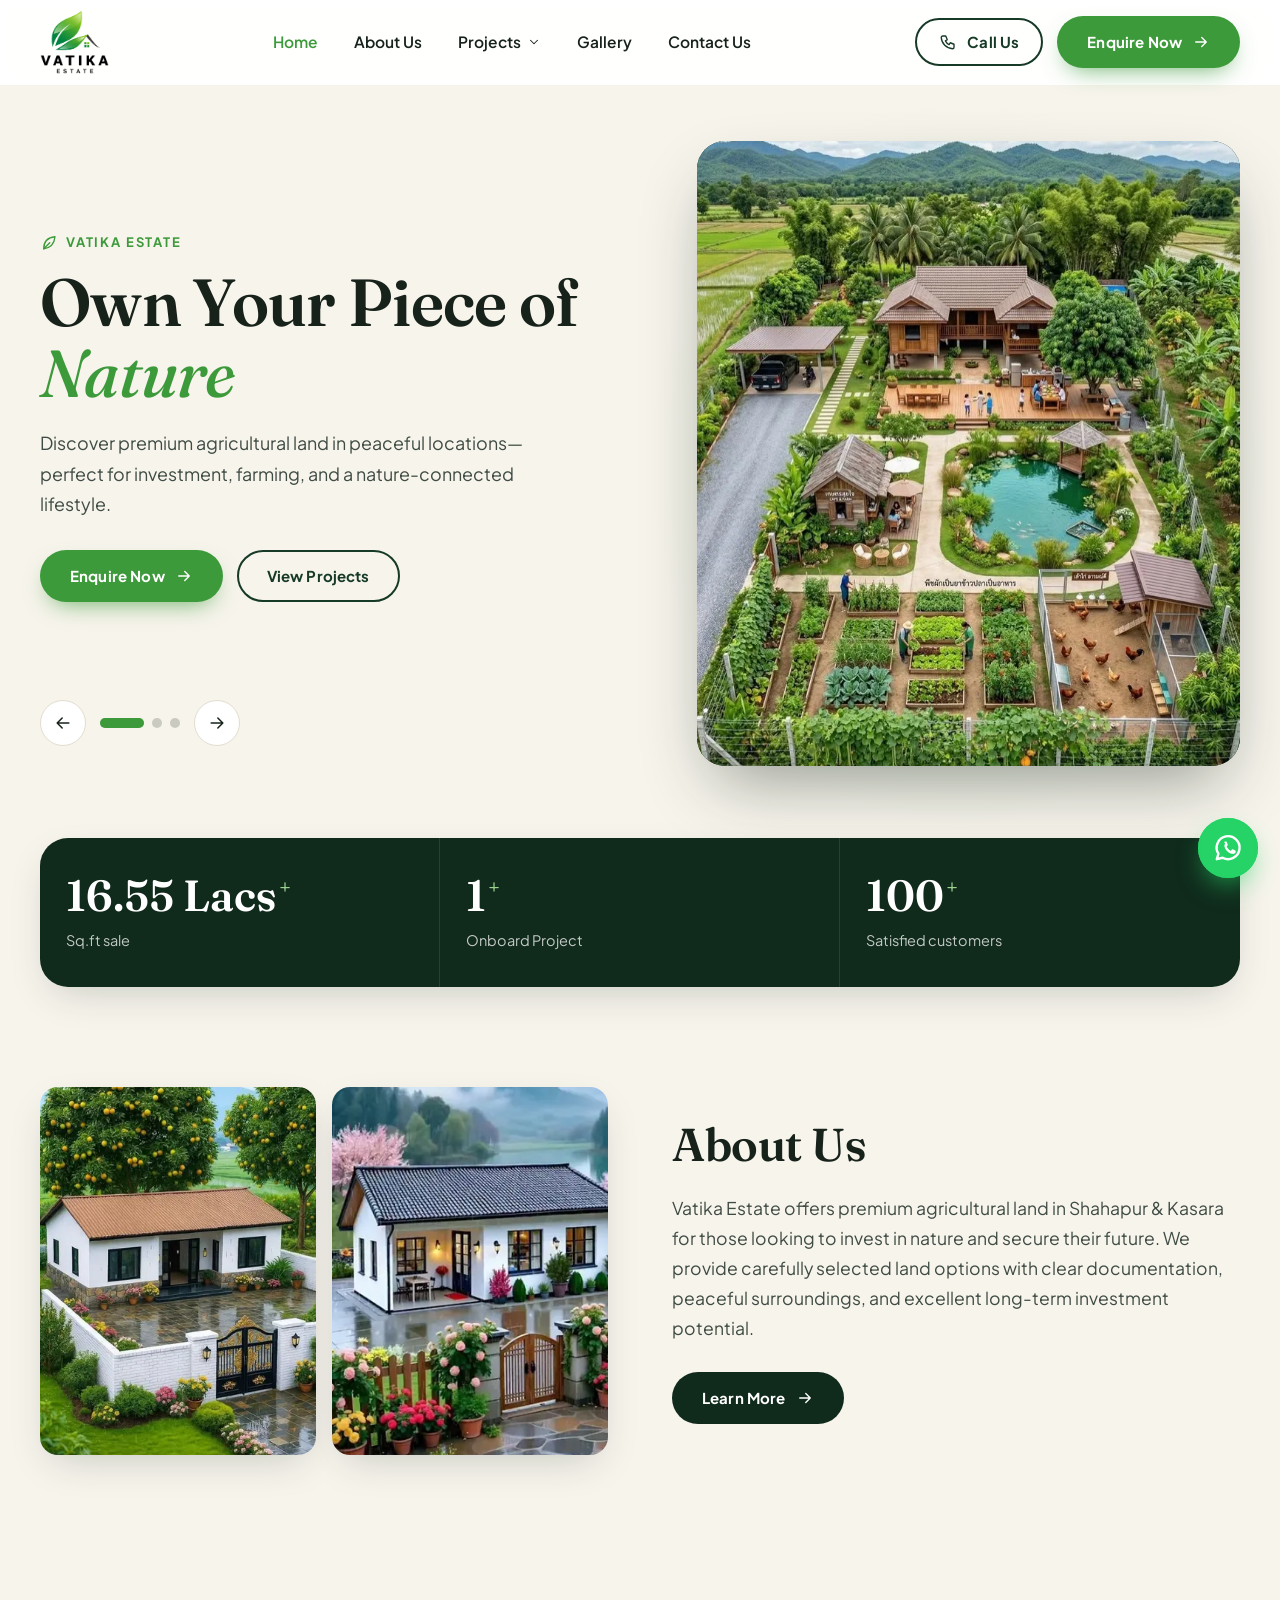
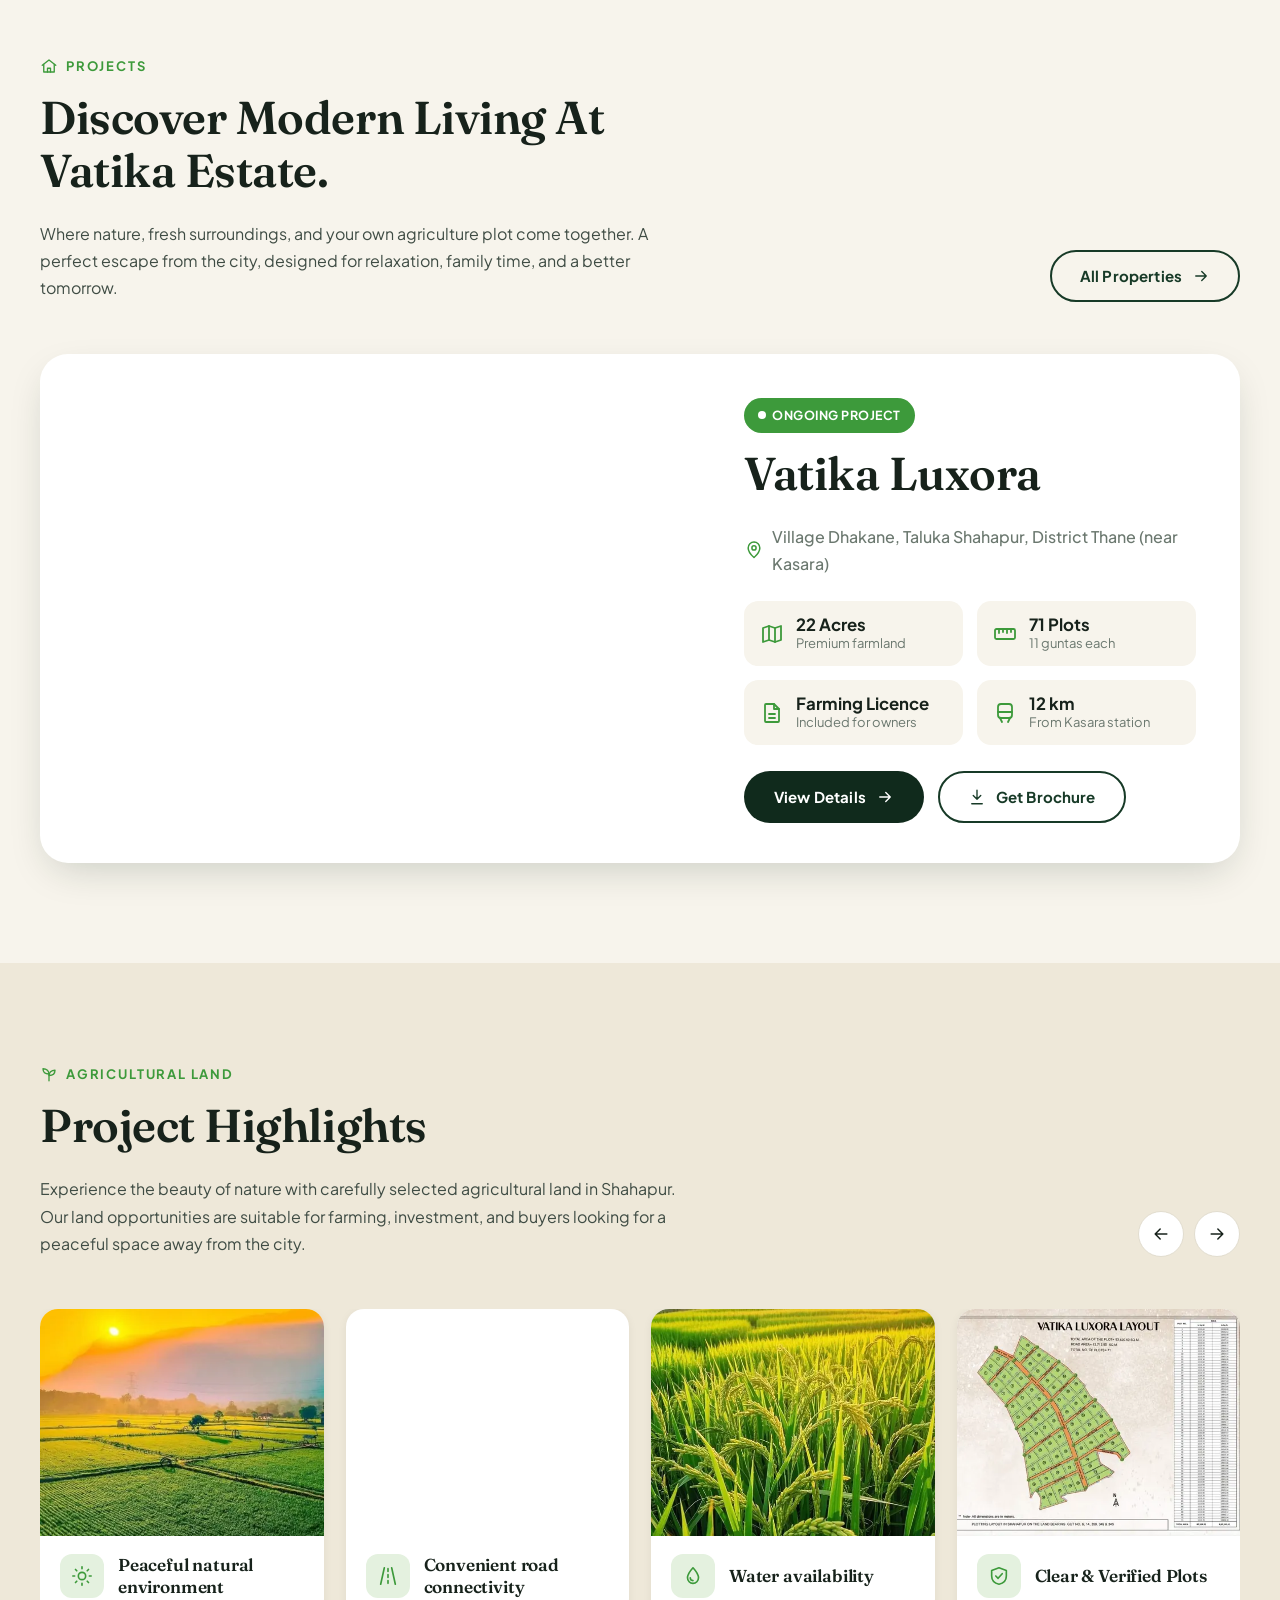
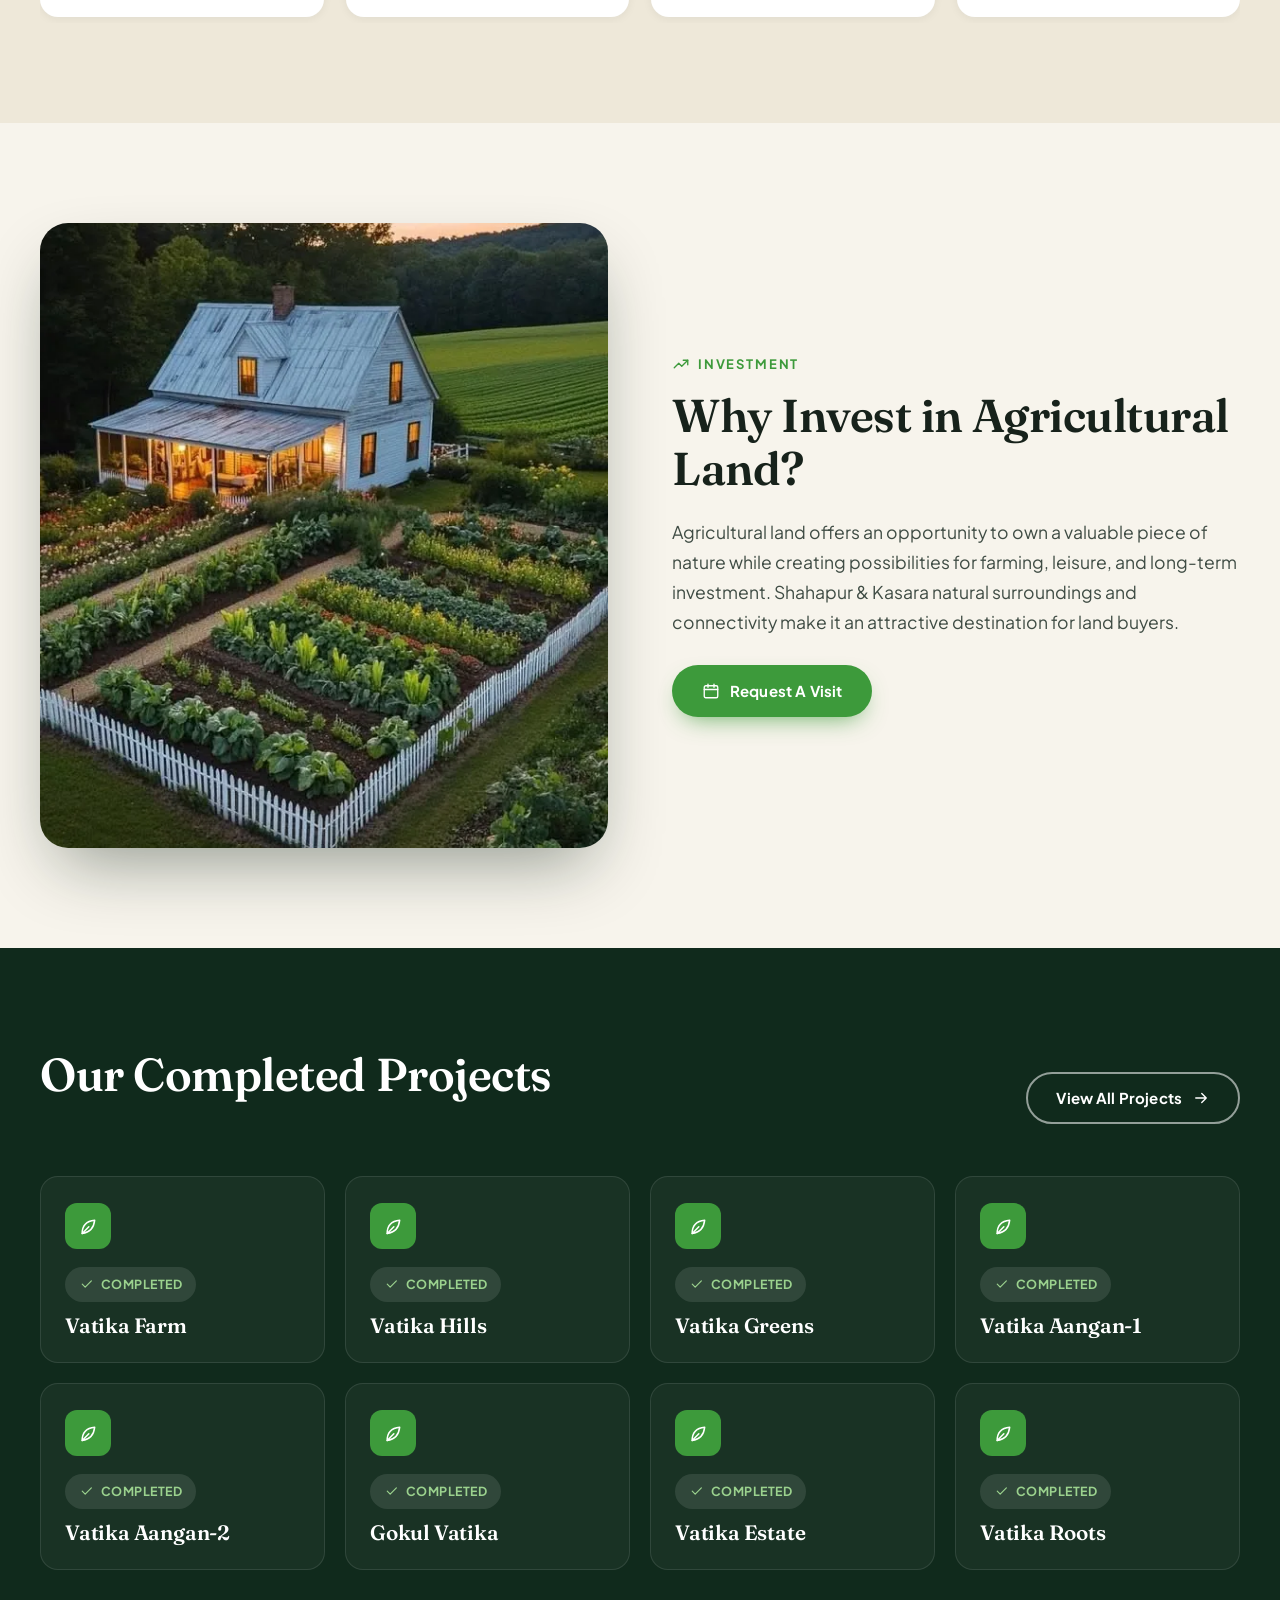
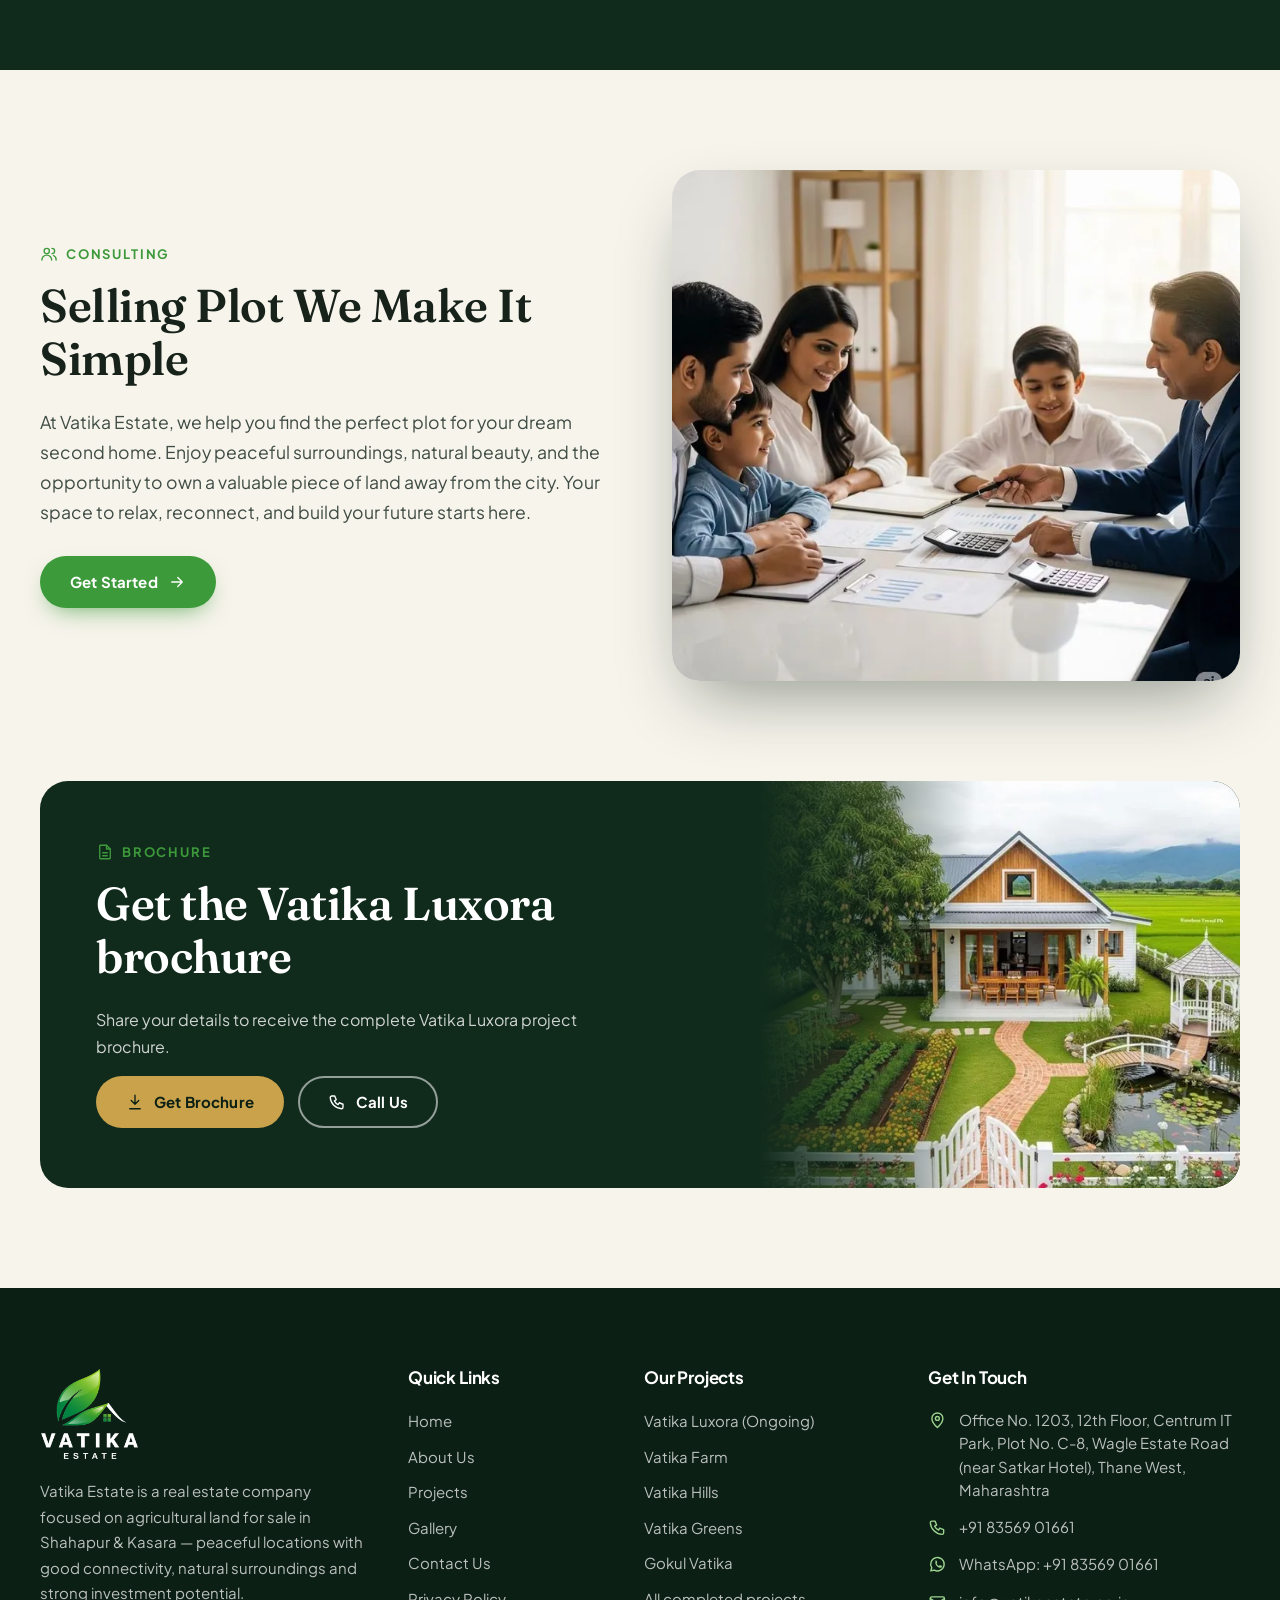
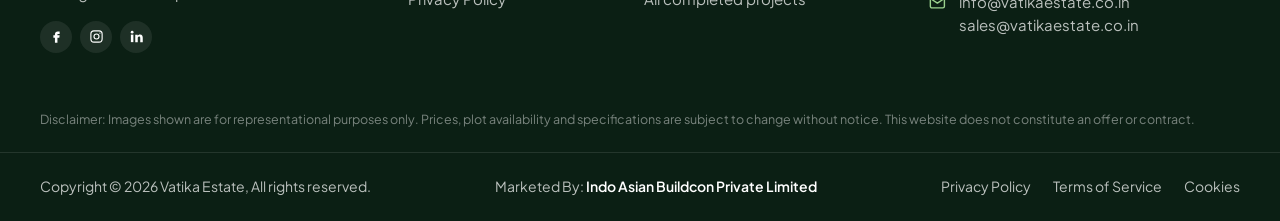
==== index.html @ d56f269d "Vatika Estate website redesign (design preview) Static HTML/CSS/JS rebuild of vatikaestate.co.in wit" ====
<!doctype html>
<html lang="en-IN" class="no-js">
<head>
<meta charset="utf-8">
<meta name="viewport" content="width=device-width, initial-scale=1">

<title>Vatika Estate | Agricultural Land in Shahapur & Kasara</title>
<meta name="description" content="Vatika Estate offers premium agricultural land in Shahapur & Kasara — peaceful locations, road connectivity, water availability and legally verified plots with clear documentation.">
<meta name="robots" content="index, follow, max-image-preview:large">
<link rel="canonical" href="https://vatikaestate.co.in/">
<meta name="theme-color" content="#102a1c">
<meta property="og:type" content="website">
<meta property="og:site_name" content="Vatika Estate">
<meta property="og:locale" content="en_IN">
<meta property="og:title" content="Vatika Estate | Agricultural Land in Shahapur & Kasara">
<meta property="og:description" content="Vatika Estate offers premium agricultural land in Shahapur & Kasara — peaceful locations, road connectivity, water availability and legally verified plots with clear documentation.">
<meta property="og:url" content="https://vatikaestate.co.in/">
<meta property="og:image" content="https://vatikaestate.co.in/assets/img/vatika-estate-og-image.jpg">
<meta property="og:image:width" content="1200">
<meta property="og:image:height" content="630">
<meta name="twitter:card" content="summary_large_image">
<meta name="twitter:title" content="Vatika Estate | Agricultural Land in Shahapur & Kasara">
<meta name="twitter:description" content="Vatika Estate offers premium agricultural land in Shahapur & Kasara — peaceful locations, road connectivity, water availability and legally verified plots with clear documentation.">
<meta name="twitter:image" content="https://vatikaestate.co.in/assets/img/vatika-estate-og-image.jpg">
<link rel="icon" type="image/png" sizes="48x48" href="assets/img/favicon-48.png">
<link rel="apple-touch-icon" href="assets/img/apple-touch-icon.png">
<link rel="preconnect" href="https://fonts.googleapis.com">
<link rel="preconnect" href="https://fonts.gstatic.com" crossorigin>
<link href="https://fonts.googleapis.com/css2?family=Fraunces:ital,opsz,wght@0,9..144,500;0,9..144,600;1,9..144,500&family=Plus+Jakarta+Sans:wght@400;500;600;700&display=swap" rel="stylesheet">
<link rel="stylesheet" href="assets/css/style.css?v=d871ac9d">
<link rel="preload" as="image" href="assets/img/aerial-view-farmhouse-plots-vatika.webp" imagesrcset="assets/img/aerial-view-farmhouse-plots-vatika-sm.webp 560w, assets/img/aerial-view-farmhouse-plots-vatika.webp 1200w" imagesizes="(max-width: 1024px) 100vw, 50vw">
<script type="application/ld+json">{"@context": "https://schema.org", "@type": "RealEstateAgent", "name": "Vatika Estate", "url": "https://vatikaestate.co.in/", "logo": "https://vatikaestate.co.in/assets/img/favicon-512.png", "image": "https://vatikaestate.co.in/assets/img/vatika-estate-og-image.jpg", "description": "Premium agricultural land and farm plots for sale in Shahapur & Kasara, Maharashtra.", "telephone": "+918356901661", "email": "info@vatikaestate.co.in", "address": {"@type": "PostalAddress", "streetAddress": "Office No. 1203, 12th Floor, Centrum IT Park, Plot No. C-8, Wagle Estate Road", "addressLocality": "Thane West", "addressRegion": "Maharashtra", "addressCountry": "IN"}, "areaServed": ["Shahapur", "Kasara", "Thane", "Mumbai"], "sameAs": ["https://www.facebook.com/vatikaestate.co", "https://www.instagram.com/vatikaestate/", "https://in.linkedin.com/company/vatika-estate"]}</script>
</head>
<body>
<svg xmlns="http://www.w3.org/2000/svg" style="display:none">
<symbol id="i-phone" viewBox="0 0 24 24"><path d="M5 4h4l2 5-2.5 1.5a11 11 0 0 0 5 5L15 13l5 2v4a2 2 0 0 1-2 2A16 16 0 0 1 3 6a2 2 0 0 1 2-2"/></symbol>
<symbol id="i-mail" viewBox="0 0 24 24"><rect x="3" y="5" width="18" height="14" rx="2"/><path d="m3 7 9 6 9-6"/></symbol>
<symbol id="i-pin" viewBox="0 0 24 24"><path d="M12 21s-7-6.2-7-11.5a7 7 0 0 1 14 0C19 14.8 12 21 12 21z"/><circle cx="12" cy="9.5" r="2.5"/></symbol>
<symbol id="i-arrow" viewBox="0 0 24 24"><path d="M5 12h14M13 6l6 6-6 6"/></symbol>
<symbol id="i-arrow-left" viewBox="0 0 24 24"><path d="M19 12H5M11 6l-6 6 6 6"/></symbol>
<symbol id="i-chev" viewBox="0 0 24 24"><path d="m6 9 6 6 6-6"/></symbol>
<symbol id="i-menu" viewBox="0 0 24 24"><path d="M4 7h16M4 12h16M4 17h10"/></symbol>
<symbol id="i-close" viewBox="0 0 24 24"><path d="M6 6l12 12M18 6 6 18"/></symbol>
<symbol id="i-leaf" viewBox="0 0 24 24"><path d="M5 21c0-9 5-15 15-16-1 10-7 15-15 16z"/><path d="M5 21 13 13"/></symbol>
<symbol id="i-road" viewBox="0 0 24 24"><path d="M8 3 4 21M16 3l4 18M12 4v3M12 10.5v3M12 17v3"/></symbol>
<symbol id="i-water" viewBox="0 0 24 24"><path d="M12 3s6 6.5 6 11a6 6 0 0 1-12 0c0-4.5 6-11 6-11z"/><path d="M9 14a3 3 0 0 0 3 3"/></symbol>
<symbol id="i-tree" viewBox="0 0 24 24"><circle cx="12" cy="9" r="6"/><path d="M12 15v7M9 22h6M12 11l-2.5-2.5M12 13l3-3"/></symbol>
<symbol id="i-shield" viewBox="0 0 24 24"><path d="M12 3 4 6v6c0 5 3.5 8 8 9 4.5-1 8-4 8-9V6z"/><path d="m8.5 12 2.5 2.5 4.5-5"/></symbol>
<symbol id="i-trend" viewBox="0 0 24 24"><path d="M3 17l6-6 4 4 8-8"/><path d="M15 7h6v6"/></symbol>
<symbol id="i-calendar" viewBox="0 0 24 24"><rect x="3" y="5" width="18" height="16" rx="2"/><path d="M3 10h18M8 3v4M16 3v4"/></symbol>
<symbol id="i-download" viewBox="0 0 24 24"><path d="M12 3v12M7 10l5 5 5-5M5 21h14"/></symbol>
<symbol id="i-check" viewBox="0 0 24 24"><path d="m5 12.5 4.5 4.5L19 7.5"/></symbol>
<symbol id="i-home" viewBox="0 0 24 24"><path d="M3 11 12 4l9 7"/><path d="M5 10v10h14V10"/><path d="M10 20v-5h4v5"/></symbol>
<symbol id="i-fence" viewBox="0 0 24 24"><path d="M5 21V7l2-3 2 3v14M15 21V7l2-3 2 3v14M3 10h18M3 16h18"/></symbol>
<symbol id="i-gate" viewBox="0 0 24 24"><path d="M3 21V6M21 21V6M3 6c3-3 15-3 18 0M7 9v12M12 8v13M17 9v12"/></symbol>
<symbol id="i-bolt" viewBox="0 0 24 24"><path d="M13 2 4 14h7l-1 8 9-12h-7z"/></symbol>
<symbol id="i-ruler" viewBox="0 0 24 24"><rect x="2" y="7" width="20" height="10" rx="1.5"/><path d="M6 7v4M10 7v3M14 7v4M18 7v3"/></symbol>
<symbol id="i-train" viewBox="0 0 24 24"><rect x="5" y="3" width="14" height="14" rx="3"/><path d="M5 11h14M9 21l-2-4M15 21l2-4"/></symbol>
<symbol id="i-clock" viewBox="0 0 24 24"><circle cx="12" cy="12" r="9"/><path d="M12 7v5l3 2"/></symbol>
<symbol id="i-file" viewBox="0 0 24 24"><path d="M14 3H6a1 1 0 0 0-1 1v16a1 1 0 0 0 1 1h12a1 1 0 0 0 1-1V8z"/><path d="M14 3v5h5M9 13h6M9 17h6"/></symbol>
<symbol id="i-users" viewBox="0 0 24 24"><circle cx="9" cy="8" r="3.5"/><path d="M2.5 20a6.5 6.5 0 0 1 13 0"/><path d="M16 4.5a3.5 3.5 0 0 1 0 7M18 14a6 6 0 0 1 3.5 6"/></symbol>
<symbol id="i-sun" viewBox="0 0 24 24"><circle cx="12" cy="12" r="4"/><path d="M12 2v2M12 20v2M4.9 4.9l1.4 1.4M17.7 17.7l1.4 1.4M2 12h2M20 12h2M4.9 19.1l1.4-1.4M17.7 6.3l1.4-1.4"/></symbol>
<symbol id="i-sprout" viewBox="0 0 24 24"><path d="M12 21v-9"/><path d="M12 12C12 8 9 5 4 5c0 4 3 7 8 7z"/><path d="M12 14c0-4 3-7 8-7 0 4-3 7-8 7z"/></symbol>
<symbol id="i-rupee" viewBox="0 0 24 24"><path d="M6 4h12M6 9h12M9 4c6 0 6 10 0 10H6l8 7"/></symbol>
<symbol id="i-map" viewBox="0 0 24 24"><path d="M9 4 3 6v14l6-2 6 2 6-2V4l-6 2z"/><path d="M9 4v14M15 6v14"/></symbol>
<symbol id="i-key" viewBox="0 0 24 24"><circle cx="8" cy="15" r="4"/><path d="m11 12 9-9M17 6l2 2M15 8l2 2"/></symbol>
<symbol id="i-up" viewBox="0 0 24 24"><path d="M12 19V5M6 11l6-6 6 6"/></symbol>
<symbol id="i-zoom" viewBox="0 0 24 24"><circle cx="11" cy="11" r="7"/><path d="m20 20-4-4M11 8v6M8 11h6"/></symbol>
<symbol id="i-ig" viewBox="0 0 24 24"><rect x="3" y="3" width="18" height="18" rx="5"/><circle cx="12" cy="12" r="4"/><circle cx="17.5" cy="6.5" r="1" fill="currentColor" stroke="none"/></symbol>
<symbol id="i-fb" viewBox="0 0 24 24"><path d="M14 8h3V4h-3c-2.8 0-4.5 1.8-4.5 4.5V10H7v4h2.5v8h4v-8h3l.5-4h-3.5V8.6c0-.4.2-.6.5-.6z"/></symbol>
<symbol id="i-li" viewBox="0 0 24 24"><rect x="3" y="9" width="4" height="12"/><circle cx="5" cy="5" r="2.2"/><path d="M10 9h3.8v1.7c.6-1 1.9-2 3.9-2 3.3 0 4.3 2 4.3 5.4V21h-4v-6.2c0-1.6-.4-2.7-1.9-2.7-1.6 0-2.1 1.2-2.1 2.8V21h-4z"/></symbol>
<symbol id="i-wa" viewBox="0 0 24 24"><path fill="none" stroke="currentColor" stroke-width="1.8" stroke-linejoin="round" d="M3.6 20.4l1.2-4.1A8.6 8.6 0 1 1 8 19.3z"/><path fill="currentColor" stroke="none" d="M9.1 7.6c.2-.4.5-.5.8-.5h.6c.2 0 .4.1.5.4l.8 1.9c.1.2 0 .5-.1.6l-.6.8c-.1.1-.1.3 0 .5.6 1.1 1.6 2.1 2.7 2.7.2.1.4.1.5-.1l.7-.8c.2-.2.4-.2.6-.1l1.9.9c.2.1.3.3.3.5v.5c0 .4-.2.8-.6 1.1-.6.4-1.4.6-2.2.4-2.6-.6-4.9-2.9-5.6-5.4-.2-.9 0-1.6.5-2.3z"/></symbol>
</svg>

<a class="skip-link" href="#main">Skip to content</a>
<header class="site-header">
  <div class="container">
    <a class="brand" href="index.html" aria-label="Vatika Estate — Home">
      <img src="assets/img/vatika-estate-logo.webp" width="360" height="334" alt="Vatika Estate logo">
    </a>
    <nav aria-label="Main navigation">
      <ul class="nav">
        <li><a href="index.html" aria-current="page">Home</a></li>
        <li><a href="about.html">About Us</a></li>
        <li class="has-dropdown">
          <button type="button" data-dropdown-toggle aria-expanded="false" aria-haspopup="true">Projects <svg class="icon chev" aria-hidden="true" focusable="false"><use href="#i-chev"></use></svg></button>
          <div class="dropdown">
            <div>
              <p class="dropdown__title">Ongoing Project</p>
              <a class="dropdown__feature" href="vatika-luxora.html">
                <img src="assets/img/agricultural-land-kasara-vatika-luxora.webp" srcset="assets/img/agricultural-land-kasara-vatika-luxora-sm.webp 560w, assets/img/agricultural-land-kasara-vatika-luxora.webp 736w" sizes="260px" width="736" height="736" alt="Vatika Luxora agricultural plots in Kasara" loading="lazy" decoding="async">
                <span>Vatika Luxora<small>Dhakane, Kasara · Ongoing project</small></span>
              </a>
            </div>
            <div>
              <p class="dropdown__title">Completed Projects</p>
              <ul class="dropdown__list"><li><a href="projects.html#vatika-farm">Vatika Farm</a></li><li><a href="projects.html#vatika-hills">Vatika Hills</a></li><li><a href="projects.html#vatika-greens">Vatika Greens</a></li><li><a href="projects.html#vatika-aangan-1">Vatika Aangan-1</a></li><li><a href="projects.html#vatika-aangan-2">Vatika Aangan-2</a></li><li><a href="projects.html#gokul-vatika">Gokul Vatika</a></li><li><a href="projects.html#vatika-estate">Vatika Estate</a></li><li><a href="projects.html#vatika-roots">Vatika Roots</a></li></ul>
              <div class="dropdown__all"><a class="link-arrow" href="projects.html">View all projects <svg class="icon" aria-hidden="true" focusable="false"><use href="#i-arrow"></use></svg></a></div>
            </div>
          </div>
        </li>
        <li><a href="gallery.html">Gallery</a></li>
        <li><a href="contact.html">Contact Us</a></li>
      </ul>
    </nav>
    <div class="header-actions">
      <a class="btn btn--outline header-call" href="tel:+918356901661" aria-label="Call Vatika Estate"><svg class="icon" aria-hidden="true" focusable="false"><use href="#i-phone"></use></svg> Call Us</a>
      <button class="btn btn--primary" type="button" data-enquire="enquiry">Enquire Now <svg class="icon icon--arrow" aria-hidden="true" focusable="false"><use href="#i-arrow"></use></svg></button>
      <button class="menu-toggle" type="button" aria-label="Open menu" aria-expanded="false" aria-controls="mobile-drawer"><svg class="icon" aria-hidden="true" focusable="false"><use href="#i-menu"></use></svg></button>
    </div>
  </div>
</header>

<div class="drawer" id="mobile-drawer" aria-hidden="true" aria-label="Mobile menu">
  <div class="drawer__head">
    <a href="index.html"><img src="assets/img/vatika-estate-logo.webp" width="360" height="334" alt="Vatika Estate logo"></a>
    <button class="drawer__close" type="button" aria-label="Close menu"><svg class="icon" aria-hidden="true" focusable="false"><use href="#i-close"></use></svg></button>
  </div>
  <ul class="drawer__nav">
    <li><a href="index.html" aria-current="page">Home</a></li>
    <li><a href="about.html">About Us</a></li>
    <li>
      <button type="button" data-sub-toggle aria-expanded="false">Projects <svg class="icon chev" aria-hidden="true" focusable="false"><use href="#i-chev"></use></svg></button>
      <div class="drawer__sub"><div>
        <p>Ongoing</p>
        <a href="vatika-luxora.html">Vatika Luxora</a>
        <p>Completed</p>
        <a href="projects.html#vatika-farm">Vatika Farm</a><a href="projects.html#vatika-hills">Vatika Hills</a><a href="projects.html#vatika-greens">Vatika Greens</a><a href="projects.html#vatika-aangan-1">Vatika Aangan-1</a><a href="projects.html#vatika-aangan-2">Vatika Aangan-2</a><a href="projects.html#gokul-vatika">Gokul Vatika</a><a href="projects.html#vatika-estate">Vatika Estate</a><a href="projects.html#vatika-roots">Vatika Roots</a>
        <a href="projects.html"><strong>View all projects →</strong></a>
      </div></div>
    </li>
    <li><a href="gallery.html">Gallery</a></li>
    <li><a href="contact.html">Contact Us</a></li>
  </ul>
  <div class="drawer__contact">
    <h3>Get In Touch</h3>
    <ul>
      <li><svg class="icon" aria-hidden="true" focusable="false"><use href="#i-pin"></use></svg><span>Office No. 1203, 12th Floor, Centrum IT Park, Plot No. C-8, Wagle Estate Road (near Satkar Hotel), Thane West, Maharashtra</span></li>
      <li><svg class="icon" aria-hidden="true" focusable="false"><use href="#i-phone"></use></svg><a href="tel:+918356901661">+91 83569 01661</a></li>
      <li><svg class="icon" aria-hidden="true" focusable="false"><use href="#i-mail"></use></svg><a href="mailto:info@vatikaestate.co.in">info@vatikaestate.co.in</a></li>
    </ul>
    <button class="btn btn--primary btn--block" type="button" data-enquire="enquiry">Enquire Now <svg class="icon icon--arrow" aria-hidden="true" focusable="false"><use href="#i-arrow"></use></svg></button>
    <div class="social"><a href="https://www.facebook.com/vatikaestate.co" target="_blank" rel="noopener" aria-label="Vatika Estate on Facebook"><svg class="icon icon--fill" aria-hidden="true" focusable="false"><use href="#i-fb"></use></svg></a><a href="https://www.instagram.com/vatikaestate/" target="_blank" rel="noopener" aria-label="Vatika Estate on Instagram"><svg class="icon" aria-hidden="true" focusable="false"><use href="#i-ig"></use></svg></a><a href="https://in.linkedin.com/company/vatika-estate" target="_blank" rel="noopener" aria-label="Vatika Estate on LinkedIn"><svg class="icon icon--fill" aria-hidden="true" focusable="false"><use href="#i-li"></use></svg></a></div>
  </div>
</div>
<div class="drawer-overlay"></div>

<main id="main">

<section class="hero" data-hero aria-roledescription="carousel" aria-label="Highlights">
  <div class="container">
    <div class="hero__grid">
      <div>
        <div class="hero__slides">
        <div class="hero__slide is-active">
          <span class="eyebrow"><svg class="icon" aria-hidden="true" focusable="false"><use href="#i-leaf"></use></svg> Vatika Estate</span>
          <h1 class="hero__title">Own Your Piece of <em>Nature</em></h1>
          <p class="hero__text">Discover premium agricultural land in peaceful locations—perfect for investment, farming, and a nature-connected lifestyle.</p>
          <div class="btn-row">
            <button class="btn btn--primary" type="button" data-enquire="enquiry">Enquire Now <svg class="icon icon--arrow" aria-hidden="true" focusable="false"><use href="#i-arrow"></use></svg></button>
            <a class="btn btn--outline" href="projects.html">View Projects</a>
          </div>
        </div>
        <div class="hero__slide ">
          <span class="eyebrow"><svg class="icon" aria-hidden="true" focusable="false"><use href="#i-leaf"></use></svg> Vatika Estate</span>
          <p class="hero__title">Invest in Agricultural Land. <em>Invest in Your Future.</em></p>
          <p class="hero__text">Explore carefully selected agricultural land with natural surroundings, peaceful locations, and long-term growth potential.</p>
          <div class="btn-row">
            <button class="btn btn--primary" type="button" data-enquire="enquiry">Enquire Now <svg class="icon icon--arrow" aria-hidden="true" focusable="false"><use href="#i-arrow"></use></svg></button>
            <a class="btn btn--outline" href="projects.html">View Projects</a>
          </div>
        </div>
        <div class="hero__slide ">
          <span class="eyebrow"><svg class="icon" aria-hidden="true" focusable="false"><use href="#i-leaf"></use></svg> Vatika Estate</span>
          <p class="hero__title">Find Your Perfect Land in <em>Shahapur</em></p>
          <p class="hero__text">Own beautiful agricultural land surrounded by nature and enjoy the perfect blend of peaceful living and smart investment.</p>
          <div class="btn-row">
            <button class="btn btn--primary" type="button" data-enquire="enquiry">Enquire Now <svg class="icon icon--arrow" aria-hidden="true" focusable="false"><use href="#i-arrow"></use></svg></button>
            <a class="btn btn--outline" href="projects.html">View Projects</a>
          </div>
        </div></div>
        <div class="hero__controls">
          <button class="round-btn" type="button" data-hero-prev aria-label="Previous slide"><svg class="icon" aria-hidden="true" focusable="false"><use href="#i-arrow-left"></use></svg></button>
          <div class="hero__dots"></div>
          <button class="round-btn" type="button" data-hero-next aria-label="Next slide"><svg class="icon" aria-hidden="true" focusable="false"><use href="#i-arrow"></use></svg></button>
        </div>
      </div>
      <div class="hero__visual">
        <div class="hero__frame"><img class="is-active" src="assets/img/aerial-view-farmhouse-plots-vatika.webp" srcset="assets/img/aerial-view-farmhouse-plots-vatika-sm.webp 560w, assets/img/aerial-view-farmhouse-plots-vatika.webp 735w" sizes="(max-width: 1024px) 100vw, 46vw" width="735" height="985" alt="Aerial view of farmhouse plots with garden and pond" fetchpriority="high" decoding="async"><img src="assets/img/orchard-pathway-farmhouse-kasara.webp" srcset="assets/img/orchard-pathway-farmhouse-kasara-sm.webp 560w, assets/img/orchard-pathway-farmhouse-kasara.webp 736w" sizes="(max-width: 1024px) 100vw, 46vw" width="736" height="1104" alt="Orchard pathway leading to a farmhouse near Kasara" loading="lazy" decoding="async"><img src="assets/img/fruit-orchard-agricultural-land-shahapur.webp" srcset="assets/img/fruit-orchard-agricultural-land-shahapur-sm.webp 560w, assets/img/fruit-orchard-agricultural-land-shahapur.webp 735w" sizes="(max-width: 1024px) 100vw, 46vw" width="735" height="985" alt="Fruit orchard on agricultural land in Shahapur" loading="lazy" decoding="async"></div>
      </div>
    </div>
  </div>
</section>

<section class="stats" aria-label="Vatika Estate in numbers">
  <div class="container">
    <div class="stats__grid stats__grid--3">
      <div class="stat"><strong><span data-count="16.55">16.55</span> Lacs<sup>+</sup></strong><span>Sq.ft sale</span></div>
      <div class="stat"><strong><span data-count="1">1</span><sup>+</sup></strong><span>Onboard Project</span></div>
      <div class="stat"><strong><span data-count="100">100</span><sup>+</sup></strong><span>Satisfied customers</span></div>
    </div>
  </div>
</section>

<section class="section" id="about-sec">
  <div class="container split">
    <div class="about-media reveal">
      <figure><img src="assets/img/farmhouse-plot-shahapur-vatika-estate.webp" srcset="assets/img/farmhouse-plot-shahapur-vatika-estate-sm.webp 560w, assets/img/farmhouse-plot-shahapur-vatika-estate.webp 736w" sizes="(max-width: 1024px) 55vw, 30vw" width="736" height="1113" alt="Farmhouse plot with fruit trees in Shahapur" loading="lazy" decoding="async"></figure>
      <figure><img src="assets/img/weekend-home-kasara-hills.webp" srcset="assets/img/weekend-home-kasara-hills-sm.webp 560w, assets/img/weekend-home-kasara-hills.webp 577w" sizes="(max-width: 1024px) 40vw, 22vw" width="577" height="1024" alt="Weekend home in the misty hills near Kasara" loading="lazy" decoding="async"></figure>
    </div>
    <div class="reveal reveal-delay-1">
      <h2 class="h-lg">About Us</h2>
      <p class="lead">Vatika Estate offers premium agricultural land in Shahapur &amp; Kasara for those looking to invest in nature and secure their future. We provide carefully selected land options with clear documentation, peaceful surroundings, and excellent long-term investment potential.</p>
      <div class="btn-row" style="margin-top:28px">
        <a class="btn btn--dark" href="about.html">Learn More <svg class="icon icon--arrow" aria-hidden="true" focusable="false"><use href="#i-arrow"></use></svg></a>
      </div>
    </div>
  </div>
</section>

<section class="section" id="featured">
  <div class="container">
    <div class="section-head section-head--split reveal">
      <div>
        <span class="eyebrow"><svg class="icon" aria-hidden="true" focusable="false"><use href="#i-home"></use></svg> Projects</span>
        <h2 class="h-lg">Discover Modern Living At Vatika Estate.</h2>
        <p>Where nature, fresh surroundings, and your own agriculture plot come together. A perfect escape from the city, designed for relaxation, family time, and a better tomorrow.</p>
      </div>
      <a class="btn btn--outline" href="projects.html">All Properties <svg class="icon icon--arrow" aria-hidden="true" focusable="false"><use href="#i-arrow"></use></svg></a>
    </div>
    
<article class="project-hero reveal">
  <div class="project-hero__media">
    <img src="assets/img/agricultural-land-kasara-vatika-luxora.webp" srcset="assets/img/agricultural-land-kasara-vatika-luxora-sm.webp 560w, assets/img/agricultural-land-kasara-vatika-luxora.webp 736w" sizes="(max-width: 1024px) 100vw, 55vw" width="736" height="736" alt="Green agricultural land at Vatika Luxora, Kasara" loading="lazy" decoding="async">
  </div>
  <div class="project-hero__body">
    <span class="pill pill--live" style="align-self:flex-start;margin-bottom:14px">Ongoing Project</span>
    <h3 class="h-lg">Vatika Luxora</h3>
    <p class="project-hero__loc"><svg class="icon" aria-hidden="true" focusable="false"><use href="#i-pin"></use></svg> Village Dhakane, Taluka Shahapur, District Thane (near Kasara)</p>
    <div class="specs">
      <div class="spec"><svg class="icon" aria-hidden="true" focusable="false"><use href="#i-map"></use></svg><div><strong>22 Acres</strong><span>Premium farmland</span></div></div>
      <div class="spec"><svg class="icon" aria-hidden="true" focusable="false"><use href="#i-ruler"></use></svg><div><strong>71 Plots</strong><span>11 guntas each</span></div></div>
      <div class="spec"><svg class="icon" aria-hidden="true" focusable="false"><use href="#i-file"></use></svg><div><strong>Farming Licence</strong><span>Included for owners</span></div></div>
      <div class="spec"><svg class="icon" aria-hidden="true" focusable="false"><use href="#i-train"></use></svg><div><strong>12 km</strong><span>From Kasara station</span></div></div>
    </div>
    <div class="btn-row">
      <a class="btn btn--dark" href="vatika-luxora.html">View Details <svg class="icon icon--arrow" aria-hidden="true" focusable="false"><use href="#i-arrow"></use></svg></a>
      <button class="btn btn--outline" type="button" data-enquire="brochure" data-project="Vatika Luxora (Ongoing)"><svg class="icon" aria-hidden="true" focusable="false"><use href="#i-download"></use></svg> Get Brochure</button>
    </div>
  </div>
</article>
  </div>
</section>

<section class="section section--sand">
  <div class="container">
    <div class="section-head section-head--split reveal">
      <div>
        <span class="eyebrow"><svg class="icon" aria-hidden="true" focusable="false"><use href="#i-sprout"></use></svg> Agricultural Land</span>
        <h2 class="h-lg">Project Highlights</h2>
        <p>Experience the beauty of nature with carefully selected agricultural land in Shahapur. Our land opportunities are suitable for farming, investment, and buyers looking for a peaceful space away from the city.</p>
      </div>
      <div class="carousel__nav" data-carousel>
        <button class="round-btn" type="button" data-carousel-prev aria-label="Previous highlights"><svg class="icon" aria-hidden="true" focusable="false"><use href="#i-arrow-left"></use></svg></button>
        <button class="round-btn" type="button" data-carousel-next aria-label="Next highlights"><svg class="icon" aria-hidden="true" focusable="false"><use href="#i-arrow"></use></svg></button>
      </div>
    </div>
    <div class="carousel"><div class="carousel__track">
      <article class="amenity">
        <div class="amenity__img"><img src="assets/img/sunrise-farmland-shahapur.webp" srcset="assets/img/sunrise-farmland-shahapur-sm.webp 560w, assets/img/sunrise-farmland-shahapur.webp 736w" sizes="(max-width: 680px) 82vw, (max-width: 1180px) 33vw, 25vw" width="736" height="920" alt="Sunrise over farmland in Shahapur" loading="lazy" decoding="async"></div>
        <div class="amenity__body"><span class="amenity__icon"><svg class="icon" aria-hidden="true" focusable="false"><use href="#i-sun"></use></svg></span><h3>Peaceful natural environment</h3></div>
      </article>
      <article class="amenity">
        <div class="amenity__img"><img src="assets/img/aerial-view-farmhouse-plots-vatika.webp" srcset="assets/img/aerial-view-farmhouse-plots-vatika-sm.webp 560w, assets/img/aerial-view-farmhouse-plots-vatika.webp 735w" sizes="(max-width: 680px) 82vw, (max-width: 1180px) 33vw, 25vw" width="735" height="985" alt="Internal roads between farmhouse plots" loading="lazy" decoding="async"></div>
        <div class="amenity__body"><span class="amenity__icon"><svg class="icon" aria-hidden="true" focusable="false"><use href="#i-road"></use></svg></span><h3>Convenient road connectivity</h3></div>
      </article>
      <article class="amenity">
        <div class="amenity__img"><img src="assets/img/rice-crop-fertile-soil-kasara.webp" srcset="assets/img/rice-crop-fertile-soil-kasara-sm.webp 560w, assets/img/rice-crop-fertile-soil-kasara.webp 736w" sizes="(max-width: 680px) 82vw, (max-width: 1180px) 33vw, 25vw" width="736" height="736" alt="Healthy rice crop on fertile soil in Kasara" loading="lazy" decoding="async"></div>
        <div class="amenity__body"><span class="amenity__icon"><svg class="icon" aria-hidden="true" focusable="false"><use href="#i-water"></use></svg></span><h3>Water availability</h3></div>
      </article>
      <article class="amenity">
        <div class="amenity__img"><img src="assets/img/vatika-luxora-plot-layout-plan.webp" srcset="assets/img/vatika-luxora-plot-layout-plan-sm.webp 560w, assets/img/vatika-luxora-plot-layout-plan.webp 1080w" sizes="(max-width: 680px) 82vw, (max-width: 1180px) 33vw, 25vw" width="1080" height="768" alt="Vatika Luxora plot layout plan" loading="lazy" decoding="async"></div>
        <div class="amenity__body"><span class="amenity__icon"><svg class="icon" aria-hidden="true" focusable="false"><use href="#i-shield"></use></svg></span><h3>Clear & Verified Plots</h3></div>
      </article>
      <article class="amenity">
        <div class="amenity__img"><img src="assets/img/green-paddy-fields-agricultural-land.webp" srcset="assets/img/green-paddy-fields-agricultural-land-sm.webp 560w, assets/img/green-paddy-fields-agricultural-land.webp 736w" sizes="(max-width: 680px) 82vw, (max-width: 1180px) 33vw, 25vw" width="736" height="736" alt="Green paddy fields on agricultural land" loading="lazy" decoding="async"></div>
        <div class="amenity__body"><span class="amenity__icon"><svg class="icon" aria-hidden="true" focusable="false"><use href="#i-sprout"></use></svg></span><h3>Suitable for agricultural use</h3></div>
      </article>
      <article class="amenity">
        <div class="amenity__img"><img src="assets/img/farmland-sunset-view-shahapur.webp" srcset="assets/img/farmland-sunset-view-shahapur-sm.webp 560w, assets/img/farmland-sunset-view-shahapur.webp 736w" sizes="(max-width: 680px) 82vw, (max-width: 1180px) 33vw, 25vw" width="736" height="736" alt="Sunset view over farmland in Shahapur" loading="lazy" decoding="async"></div>
        <div class="amenity__body"><span class="amenity__icon"><svg class="icon" aria-hidden="true" focusable="false"><use href="#i-trend"></use></svg></span><h3>Excellent long-term potential</h3></div>
      </article></div></div>
  </div>
</section>

<section class="section">
  <div class="container split">
    <div class="reveal">
      <div class="media-card">
        <img src="assets/img/homestead-farmhouse-vegetable-garden.webp" srcset="assets/img/homestead-farmhouse-vegetable-garden-sm.webp 560w, assets/img/homestead-farmhouse-vegetable-garden.webp 600w" sizes="(max-width: 1024px) 100vw, 50vw" width="600" height="803" alt="Homestead farmhouse with a vegetable garden" loading="lazy" decoding="async">
      </div>
    </div>
    <div class="reveal reveal-delay-1">
      <span class="eyebrow"><svg class="icon" aria-hidden="true" focusable="false"><use href="#i-trend"></use></svg> Investment</span>
      <h2 class="h-lg">Why Invest in Agricultural Land?</h2>
      <p class="lead">Agricultural land offers an opportunity to own a valuable piece of nature while creating possibilities for farming, leisure, and long-term investment. Shahapur &amp; Kasara natural surroundings and connectivity make it an attractive destination for land buyers.</p>
      <div class="btn-row" style="margin-top:28px">
        <button class="btn btn--primary" type="button" data-enquire="visit" data-project="Vatika Luxora (Ongoing)"><svg class="icon" aria-hidden="true" focusable="false"><use href="#i-calendar"></use></svg> Request A Visit</button>
      </div>
    </div>
  </div>
</section>

<section class="section section--dark" id="completed">
  <div class="container">
    <div class="section-head section-head--split reveal">
      <div>
        <h2 class="h-lg">Our Completed Projects</h2>
      </div>
      <a class="btn btn--outline-light" href="projects.html">View All Projects <svg class="icon icon--arrow" aria-hidden="true" focusable="false"><use href="#i-arrow"></use></svg></a>
    </div>
    <div class="project-grid">
<article class="project-card reveal" id="vatika-farm">
  <div class="project-card__icon"><svg class="icon" aria-hidden="true" focusable="false"><use href="#i-leaf"></use></svg></div>
  <span class="pill pill--done"><svg class="icon" aria-hidden="true" focusable="false"><use href="#i-check"></use></svg> Completed</span>
  <h3>Vatika Farm</h3>
</article>
<article class="project-card reveal" id="vatika-hills">
  <div class="project-card__icon"><svg class="icon" aria-hidden="true" focusable="false"><use href="#i-leaf"></use></svg></div>
  <span class="pill pill--done"><svg class="icon" aria-hidden="true" focusable="false"><use href="#i-check"></use></svg> Completed</span>
  <h3>Vatika Hills</h3>
</article>
<article class="project-card reveal" id="vatika-greens">
  <div class="project-card__icon"><svg class="icon" aria-hidden="true" focusable="false"><use href="#i-leaf"></use></svg></div>
  <span class="pill pill--done"><svg class="icon" aria-hidden="true" focusable="false"><use href="#i-check"></use></svg> Completed</span>
  <h3>Vatika Greens</h3>
</article>
<article class="project-card reveal" id="vatika-aangan-1">
  <div class="project-card__icon"><svg class="icon" aria-hidden="true" focusable="false"><use href="#i-leaf"></use></svg></div>
  <span class="pill pill--done"><svg class="icon" aria-hidden="true" focusable="false"><use href="#i-check"></use></svg> Completed</span>
  <h3>Vatika Aangan-1</h3>
</article>
<article class="project-card reveal" id="vatika-aangan-2">
  <div class="project-card__icon"><svg class="icon" aria-hidden="true" focusable="false"><use href="#i-leaf"></use></svg></div>
  <span class="pill pill--done"><svg class="icon" aria-hidden="true" focusable="false"><use href="#i-check"></use></svg> Completed</span>
  <h3>Vatika Aangan-2</h3>
</article>
<article class="project-card reveal" id="gokul-vatika">
  <div class="project-card__icon"><svg class="icon" aria-hidden="true" focusable="false"><use href="#i-leaf"></use></svg></div>
  <span class="pill pill--done"><svg class="icon" aria-hidden="true" focusable="false"><use href="#i-check"></use></svg> Completed</span>
  <h3>Gokul Vatika</h3>
</article>
<article class="project-card reveal" id="vatika-estate">
  <div class="project-card__icon"><svg class="icon" aria-hidden="true" focusable="false"><use href="#i-leaf"></use></svg></div>
  <span class="pill pill--done"><svg class="icon" aria-hidden="true" focusable="false"><use href="#i-check"></use></svg> Completed</span>
  <h3>Vatika Estate</h3>
</article>
<article class="project-card reveal" id="vatika-roots">
  <div class="project-card__icon"><svg class="icon" aria-hidden="true" focusable="false"><use href="#i-leaf"></use></svg></div>
  <span class="pill pill--done"><svg class="icon" aria-hidden="true" focusable="false"><use href="#i-check"></use></svg> Completed</span>
  <h3>Vatika Roots</h3>
</article></div>
  </div>
</section>

<section class="section">
  <div class="container split split--reverse">
    <div class="reveal">
      <div class="media-card" style="aspect-ratio:4/3.6">
        <img src="assets/img/land-buying-consultation-vatika-estate.webp" srcset="assets/img/land-buying-consultation-vatika-estate-sm.webp 560w, assets/img/land-buying-consultation-vatika-estate.webp 736w" sizes="(max-width: 1024px) 100vw, 50vw" width="736" height="736" alt="Family consulting a Vatika Estate land advisor" loading="lazy" decoding="async">
      </div>
    </div>
    <div class="reveal reveal-delay-1">
      <span class="eyebrow"><svg class="icon" aria-hidden="true" focusable="false"><use href="#i-users"></use></svg> Consulting</span>
      <h2 class="h-lg">Selling Plot We Make It Simple</h2>
      <p class="lead">At Vatika Estate, we help you find the perfect plot for your dream second home. Enjoy peaceful surroundings, natural beauty, and the opportunity to own a valuable piece of land away from the city. Your space to relax, reconnect, and build your future starts here.</p>
      <div class="btn-row" style="margin-top:28px">
        <button class="btn btn--primary" type="button" data-enquire="enquiry">Get Started <svg class="icon icon--arrow" aria-hidden="true" focusable="false"><use href="#i-arrow"></use></svg></button>
      </div>
    </div>
  </div>
</section>

<section class="section--tight" style="padding-top:0;padding-bottom:100px">
  <div class="container">
    <div class="cta-band reveal">
      <div class="cta-band__body">
        <span class="eyebrow"><svg class="icon" aria-hidden="true" focusable="false"><use href="#i-file"></use></svg> Brochure</span>
        <h2 class="h-lg">Get the Vatika Luxora brochure</h2>
        <p>Share your details to receive the complete Vatika Luxora project brochure.</p>
        <div class="btn-row">
          <button class="btn btn--gold" type="button" data-enquire="brochure" data-project="Vatika Luxora (Ongoing)"><svg class="icon" aria-hidden="true" focusable="false"><use href="#i-download"></use></svg> Get Brochure</button>
          <a class="btn btn--outline-light" href="tel:+918356901661"><svg class="icon" aria-hidden="true" focusable="false"><use href="#i-phone"></use></svg> Call Us</a>
        </div>
      </div>
      <div class="cta-band__media"><img src="assets/img/second-home-farmhouse-garden-vatika.webp" srcset="assets/img/second-home-farmhouse-garden-vatika-sm.webp 560w, assets/img/second-home-farmhouse-garden-vatika.webp 736w" sizes="(max-width: 1024px) 100vw, 40vw" width="736" height="736" alt="Farmhouse with garden on agricultural land" loading="lazy" decoding="async"></div>
    </div>
  </div>
</section>

</main>

<footer class="site-footer">
  <div class="container">
    <div class="footer-grid">
      <div class="footer-brand">
        <a href="index.html"><img src="assets/img/vatika-estate-logo-light.webp" width="360" height="334" alt="Vatika Estate" loading="lazy"></a>
        <p>Vatika Estate is a real estate company focused on agricultural land for sale in Shahapur &amp; Kasara — peaceful locations with good connectivity, natural surroundings and strong investment potential.</p>
        <div class="social"><a href="https://www.facebook.com/vatikaestate.co" target="_blank" rel="noopener" aria-label="Vatika Estate on Facebook"><svg class="icon icon--fill" aria-hidden="true" focusable="false"><use href="#i-fb"></use></svg></a><a href="https://www.instagram.com/vatikaestate/" target="_blank" rel="noopener" aria-label="Vatika Estate on Instagram"><svg class="icon" aria-hidden="true" focusable="false"><use href="#i-ig"></use></svg></a><a href="https://in.linkedin.com/company/vatika-estate" target="_blank" rel="noopener" aria-label="Vatika Estate on LinkedIn"><svg class="icon icon--fill" aria-hidden="true" focusable="false"><use href="#i-li"></use></svg></a></div>
      </div>
      <div>
        <h3>Quick Links</h3>
        <ul class="footer-links">
          <li><a href="index.html">Home</a></li>
          <li><a href="about.html">About Us</a></li>
          <li><a href="projects.html">Projects</a></li>
          <li><a href="gallery.html">Gallery</a></li>
          <li><a href="contact.html">Contact Us</a></li>
          <li><a href="privacy-policy.html">Privacy Policy</a></li>
        </ul>
      </div>
      <div>
        <h3>Our Projects</h3>
        <ul class="footer-links">
          <li><a href="vatika-luxora.html">Vatika Luxora (Ongoing)</a></li>
          <li><a href="projects.html#vatika-farm">Vatika Farm</a></li>
          <li><a href="projects.html#vatika-hills">Vatika Hills</a></li>
          <li><a href="projects.html#vatika-greens">Vatika Greens</a></li>
          <li><a href="projects.html#gokul-vatika">Gokul Vatika</a></li>
          <li><a href="projects.html#completed">All completed projects</a></li>
        </ul>
      </div>
      <div>
        <h3>Get In Touch</h3>
        <ul class="footer-contact">
          <li><svg class="icon" aria-hidden="true" focusable="false"><use href="#i-pin"></use></svg><span>Office No. 1203, 12th Floor, Centrum IT Park, Plot No. C-8, Wagle Estate Road (near Satkar Hotel), Thane West, Maharashtra</span></li>
          <li><svg class="icon" aria-hidden="true" focusable="false"><use href="#i-phone"></use></svg><a href="tel:+918356901661">+91 83569 01661</a></li>
          <li><svg class="icon" aria-hidden="true" focusable="false"><use href="#i-wa"></use></svg><a href="https://wa.me/918356901661?text=Hi%20Vatika%20Estate%2C%20I%27m%20interested%20in%20your%20agricultural%20land%20projects." target="_blank" rel="noopener">WhatsApp: +91 83569 01661</a></li>
          <li><svg class="icon" aria-hidden="true" focusable="false"><use href="#i-mail"></use></svg><span><a href="mailto:info@vatikaestate.co.in">info@vatikaestate.co.in</a><br><a href="mailto:sales@vatikaestate.co.in">sales@vatikaestate.co.in</a></span></li>
        </ul>
      </div>
    </div>
    <p class="footer-disclaimer">Disclaimer: Images shown are for representational purposes only. Prices, plot availability and specifications are subject to change without notice. This website does not constitute an offer or contract.</p>
  </div>
  <div class="footer-bottom">
    <div class="container">
      <p>Copyright © 2026 Vatika Estate, All rights reserved.</p>
      <p>Marketed By: <strong>Indo Asian Buildcon Private Limited</strong></p>
      <div class="footer-legal">
        <a href="privacy-policy.html">Privacy Policy</a>
        <a href="terms.html">Terms of Service</a>
        <a href="privacy-policy.html#cookies">Cookies</a>
      </div>
    </div>
  </div>
</footer>

<a class="float-wa" href="https://wa.me/918356901661?text=Hi%20Vatika%20Estate%2C%20I%27m%20interested%20in%20your%20agricultural%20land%20projects." target="_blank" rel="noopener" aria-label="Chat with us on WhatsApp"><svg class="icon" aria-hidden="true" focusable="false"><use href="#i-wa"></use></svg><span class="float-wa__tip">Chat on WhatsApp</span></a>
<button class="to-top" type="button" aria-label="Back to top"><svg class="icon" aria-hidden="true" focusable="false"><use href="#i-up"></use></svg></button>
<nav class="mobile-bar" aria-label="Quick contact">
  <a href="tel:+918356901661"><svg class="icon" aria-hidden="true" focusable="false"><use href="#i-phone"></use></svg> Call</a>
  <a class="mobile-bar__wa" href="https://wa.me/918356901661?text=Hi%20Vatika%20Estate%2C%20I%27m%20interested%20in%20your%20agricultural%20land%20projects." target="_blank" rel="noopener"><svg class="icon" aria-hidden="true" focusable="false"><use href="#i-wa"></use></svg> WhatsApp</a>
  <button class="mobile-bar__cta" type="button" data-enquire="enquiry">Enquire Now</button>
</nav>

<div class="lightbox" aria-hidden="true" role="dialog" aria-modal="true" aria-label="Image viewer">
  <span class="lightbox__count"></span>
  <button class="lightbox__btn lightbox__close" type="button" aria-label="Close"><svg class="icon" aria-hidden="true" focusable="false"><use href="#i-close"></use></svg></button>
  <button class="lightbox__btn lightbox__prev" type="button" aria-label="Previous image"><svg class="icon" aria-hidden="true" focusable="false"><use href="#i-arrow-left"></use></svg></button>
  <figure><img src="[data-uri]" alt=""><figcaption></figcaption></figure>
  <button class="lightbox__btn lightbox__next" type="button" aria-label="Next image"><svg class="icon" aria-hidden="true" focusable="false"><use href="#i-arrow"></use></svg></button>
</div>


<div class="modal" id="lead-modal" aria-hidden="true" data-mode="enquiry">
  <div class="modal__backdrop" data-modal-close></div>
  <div class="modal__dialog" role="dialog" aria-modal="true" aria-labelledby="lead-modal-title">
    <button class="modal__close" type="button" data-modal-close aria-label="Close form"><svg class="icon" aria-hidden="true" focusable="false"><use href="#i-close"></use></svg></button>
    <aside class="modal__aside">
      <img src="assets/img/aerial-view-farmhouse-plots-vatika.webp" srcset="assets/img/aerial-view-farmhouse-plots-vatika-sm.webp 560w, assets/img/aerial-view-farmhouse-plots-vatika.webp 735w" sizes="360px" width="735" height="985" alt="" loading="lazy" decoding="async">
      <span class="pill pill--live">Ongoing project</span>
      <h3>Vatika Luxora, Kasara</h3>
      <ul>
        <li><svg class="icon" aria-hidden="true" focusable="false"><use href="#i-check"></use></svg> 22 acres of premium farmland</li>
        <li><svg class="icon" aria-hidden="true" focusable="false"><use href="#i-check"></use></svg> 71 plots of 11 guntas each</li>
        <li><svg class="icon" aria-hidden="true" focusable="false"><use href="#i-check"></use></svg> Farming licence included</li>
        <li><svg class="icon" aria-hidden="true" focusable="false"><use href="#i-check"></use></svg> 12 km from Kasara station</li>
      </ul>
    </aside>
    <div class="modal__main">
      <h2 id="lead-modal-title" data-hide-on-success>Enquire Now</h2>
      <p id="lead-modal-text" data-hide-on-success>Share your details and our land advisor will call you back shortly.</p>
      
<form class="lead-form" data-lead-form novalidate>
  <input type="hidden" name="form_type" value="Enquiry">
  <div class="hp" aria-hidden="true"><label>Leave this empty<input type="text" name="_honey" tabindex="-1" autocomplete="off"></label></div>
  <div class="form-grid">
    <div class="field full">
      <label for="m-name">Full name <span class="req">*</span></label>
      <input id="m-name" name="name" type="text" autocomplete="name" placeholder="Your full name" required>
      <span class="field__error" role="alert"></span>
    </div>
    <div class="field">
      <label for="m-phone">Mobile number <span class="req">*</span></label>
      <div class="phone-input"><span>+91</span><input id="m-phone" name="phone" type="tel" inputmode="numeric" autocomplete="tel-national" placeholder="10-digit mobile" maxlength="14" required></div>
      <span class="field__error" role="alert"></span>
    </div>
    <div class="field">
      <label for="m-email">Email</label>
      <input id="m-email" name="email" type="email" autocomplete="email" placeholder="you@example.com">
      <span class="field__error" role="alert"></span>
    </div>
    <div class="field full">
      <label for="m-project">Interested in</label>
      <select id="m-project" name="project">
        <option value="Vatika Luxora (Ongoing)">Vatika Luxora — Kasara (Ongoing)</option>
        <option value="Completed project (resale / information)">Completed projects</option>
        <option value="General enquiry">General enquiry</option>
      </select>
    </div>
    <div class="field full" data-visit-only>
      <label for="m-date">Preferred visit date</label>
      <input id="m-date" name="preferred_date" type="date">
      <span class="field__error" role="alert"></span>
    </div>
    <div class="field full">
      <label for="m-message">Message</label>
      <textarea id="m-message" name="message" rows="3" placeholder="Plot size, budget or any questions (optional)"></textarea>
    </div>
    <label class="check full">
      <input type="checkbox" name="consent" required checked>
      <span>I agree to be contacted by Vatika Estate via call, SMS, email or WhatsApp. See our <a href="privacy-policy.html" target="_blank">Privacy Policy</a>.</span>
    </label>
  </div>
  <button class="btn btn--primary btn--block" type="submit" style="margin-top:18px"><span class="btn__label">Submit Enquiry</span></button>
  <div class="form-alert form-alert--error" role="alert"></div>
  <p class="form-note"><svg class="icon" aria-hidden="true" focusable="false"><use href="#i-shield"></use></svg> Your details are safe with us. No spam.</p>
</form>
<div class="form-success" role="status" aria-live="polite">
  <div class="form-success__icon"><svg class="icon" aria-hidden="true" focusable="false"><use href="#i-check"></use></svg></div>
  <h3>Thank you, <span data-lead-name></span>!</h3>
  <p>We've received your details. A Vatika Estate land advisor will call you shortly. Your brochure is ready to download.</p>
  <div class="btn-row">
    <button class="btn btn--primary" type="button" data-brochure-download><svg class="icon" aria-hidden="true" focusable="false"><use href="#i-download"></use></svg> Download Brochure</button>
    <a class="btn btn--wa" href="https://wa.me/918356901661?text=Hi%20Vatika%20Estate%2C%20I%27m%20interested%20in%20your%20agricultural%20land%20projects." target="_blank" rel="noopener"><svg class="icon" aria-hidden="true" focusable="false"><use href="#i-wa"></use></svg> WhatsApp Us</a>
  </div>
</div>
    </div>
  </div>
</div>
<script src="assets/js/main.js?v=826b9b7b" defer></script>
</body>
</html>
---- assets/css/style.css ----
/* ==========================================================================
   Vatika Estate — main stylesheet
   ========================================================================== */

:root {
  --green-950: #0b1f14;
  --green-900: #102a1c;
  --green-800: #173a27;
  --green-700: #1f4f34;
  --green-600: #2b6a43;
  --leaf: #3d9a3b;
  --leaf-600: #2f8a2f;
  --leaf-100: #e4f1df;
  --gold: #c9a24b;
  --gold-600: #b08a36;
  --cream: #f7f4ec;
  --sand: #eee8d9;
  --ink: #17221b;
  --body: #3f4c44;
  --muted: #6b786f;
  --line: #e2ddcf;
  --white: #ffffff;
  --wa: #25d366;

  --font-head: "Fraunces", Georgia, "Times New Roman", serif;
  --font-body: "Plus Jakarta Sans", system-ui, -apple-system, "Segoe UI", Roboto, sans-serif;

  --radius-sm: 10px;
  --radius: 18px;
  --radius-lg: 28px;
  --shadow-sm: 0 2px 10px rgba(16, 42, 28, .06);
  --shadow: 0 14px 40px -12px rgba(16, 42, 28, .22);
  --shadow-lg: 0 30px 70px -20px rgba(11, 31, 20, .45);
  --container: 1200px;
  --gutter: 20px;
  --header-h: 84px;
  --ease: cubic-bezier(.22, .8, .24, 1);
}

/* ---------- Reset / base ---------- */
*, *::before, *::after { box-sizing: border-box; }
html { scroll-behavior: smooth; -webkit-text-size-adjust: 100%; scroll-padding-top: calc(var(--header-h) + 12px); }
body {
  margin: 0;
  font-family: var(--font-body);
  font-size: 16px;
  line-height: 1.7;
  color: var(--body);
  background: var(--cream);
  -webkit-font-smoothing: antialiased;
  overflow-x: hidden;
  cursor: auto; /* default system pointer only — no custom cursor */
}
body.is-locked { overflow: hidden; }
img { max-width: 100%; height: auto; display: block; }
a { color: inherit; text-decoration: none; }
a:hover { color: var(--leaf); }
button { font: inherit; cursor: pointer; }
h1, h2, h3, h4, h5 { font-family: var(--font-head); color: var(--ink); line-height: 1.15; margin: 0 0 .5em; font-weight: 600; letter-spacing: -.01em; }
p { margin: 0 0 1em; }
ul { margin: 0; padding: 0; list-style: none; }
:focus-visible { outline: 3px solid var(--gold); outline-offset: 3px; border-radius: 6px; }
.sr-only { position: absolute !important; width: 1px; height: 1px; padding: 0; margin: -1px; overflow: hidden; clip: rect(0 0 0 0); white-space: nowrap; border: 0; }
.skip-link { position: absolute; left: 12px; top: -60px; z-index: 999; background: var(--green-900); color: #fff; padding: 10px 16px; border-radius: 8px; }
.skip-link:focus { top: 12px; color: #fff; }

.container { width: 100%; max-width: calc(var(--container) + var(--gutter) * 2); margin: 0 auto; padding: 0 var(--gutter); }
.section { padding: 100px 0; position: relative; }
.section--tight { padding: 72px 0; }
.section--white { background: var(--white); }
.section--sand { background: var(--sand); }
.section--dark { background: var(--green-900); color: rgba(255,255,255,.82); }
.section--dark h2, .section--dark h3 { color: #fff; }

.icon { width: 1.25em; height: 1.25em; flex: none; fill: none; stroke: currentColor; stroke-width: 1.8; stroke-linecap: round; stroke-linejoin: round; }
.icon--fill { fill: currentColor; stroke: none; }

/* ---------- Typography helpers ---------- */
.eyebrow {
  display: inline-flex; align-items: center; gap: 8px;
  font-family: var(--font-body); font-size: 13px; font-weight: 700;
  letter-spacing: .14em; text-transform: uppercase; color: var(--leaf);
  margin-bottom: 14px;
}
.eyebrow .icon { width: 18px; height: 18px; }
.section--dark .eyebrow { color: #9bd28e; }
.h-xl { font-size: clamp(2.3rem, 5vw, 4rem); }
.h-lg { font-size: clamp(1.9rem, 3.6vw, 2.9rem); }
.h-md { font-size: clamp(1.35rem, 2.2vw, 1.7rem); }
.lead { font-size: 1.1rem; color: var(--body); }
.text-muted { color: var(--muted); }
.accent { color: var(--leaf); font-style: italic; }
.section-head { max-width: 680px; margin-bottom: 52px; }
.section-head--center { text-align: center; margin-left: auto; margin-right: auto; }
.section-head--split { max-width: none; display: flex; align-items: flex-end; justify-content: space-between; gap: 30px; flex-wrap: wrap; }
.section-head--split > div { max-width: 640px; }
.section-head p { margin-bottom: 0; }

/* ---------- Buttons ---------- */
.btn {
  display: inline-flex; align-items: center; justify-content: center; gap: 10px;
  padding: 15px 28px; border-radius: 999px; border: 2px solid transparent;
  font-weight: 700; font-size: 15px; line-height: 1.2; letter-spacing: .01em;
  transition: background .25s var(--ease), color .25s var(--ease), border-color .25s var(--ease), transform .25s var(--ease), box-shadow .25s var(--ease);
  white-space: nowrap;
}
.btn .icon { width: 18px; height: 18px; transition: transform .25s var(--ease); }
.btn:hover { transform: translateY(-2px); }
.btn:hover .icon--arrow { transform: translateX(4px); }
.btn:active { transform: translateY(0); transition-duration: .1s; }
.round-btn { transition: background .25s var(--ease), color .25s var(--ease), border-color .25s var(--ease), transform .25s var(--ease); }
.round-btn:hover { transform: scale(1.06); }
.btn--primary { background: var(--leaf); color: #fff; box-shadow: 0 10px 24px -10px rgba(61,154,59,.8); }
.btn--primary:hover { background: var(--green-700); color: #fff; }
.btn--gold { background: var(--gold); color: var(--green-950); }
.btn--gold:hover { background: #fff; color: var(--green-900); }
.btn--dark { background: var(--green-900); color: #fff; }
.btn--dark:hover { background: var(--leaf); color: #fff; }
.btn--outline { border-color: var(--green-800); color: var(--green-800); background: transparent; }
.btn--outline:hover { background: var(--green-800); color: #fff; }
.btn--outline-light { border-color: rgba(255,255,255,.55); color: #fff; }
.btn--outline-light:hover { background: #fff; color: var(--green-900); border-color: #fff; }
.btn--wa { background: var(--wa); color: #0b3d1f; }
.btn--wa:hover { background: #1ebe5b; color: #fff; }
.btn--sm { padding: 11px 20px; font-size: 14px; }
.btn--block { width: 100%; }
.btn-row { display: flex; flex-wrap: wrap; gap: 14px; align-items: center; }
.link-arrow { display: inline-flex; align-items: center; gap: 8px; font-weight: 700; color: var(--green-700); }
.link-arrow .icon { width: 18px; height: 18px; transition: transform .25s var(--ease); }
.link-arrow:hover .icon { transform: translateX(4px); }

/* ---------- Social icons ---------- */
.social { display: flex; gap: 8px; }
.social a {
  width: 32px; height: 32px; border-radius: 50%; display: grid; place-items: center;
  background: rgba(255,255,255,.08); color: #fff; transition: background .2s, transform .2s;
}
.social a:hover { background: var(--leaf); color: #fff; transform: translateY(-2px); }
.social .icon { width: 15px; height: 15px; }

/* ---------- Header ---------- */
.site-header {
  position: sticky; top: 0; z-index: 100;
  background: rgba(255,255,255,.96);
  backdrop-filter: saturate(160%) blur(10px); -webkit-backdrop-filter: saturate(160%) blur(10px);
  border-bottom: 1px solid transparent;
  transition: box-shadow .3s, border-color .3s;
}
.site-header.is-scrolled { box-shadow: 0 8px 30px -14px rgba(16,42,28,.25); border-color: var(--line); }
.site-header .container { display: flex; align-items: center; justify-content: space-between; gap: 24px; height: var(--header-h); }
.brand { display: flex; align-items: center; flex: none; }
.brand img { height: 64px; width: auto; transition: height .3s var(--ease); }
.site-header.is-scrolled .brand img { height: 56px; }

.nav { display: flex; align-items: center; gap: 4px; }
.nav > li { position: relative; }
.nav > li > a, .nav > li > button {
  display: inline-flex; align-items: center; gap: 6px;
  padding: 10px 16px; border-radius: 999px; background: none; border: 0;
  font-weight: 600; font-size: 15.5px; color: var(--ink); transition: color .2s, background .2s;
}
.nav > li > a:hover, .nav > li > button:hover, .nav > li:focus-within > button { color: var(--leaf); background: var(--leaf-100); }
.nav > li > a[aria-current="page"], .nav > li.is-active > button { color: var(--leaf); }
.nav .chev { width: 14px; height: 14px; transition: transform .25s; }
.nav li:hover .chev, .nav li.is-open .chev { transform: rotate(180deg); }

.dropdown {
  position: absolute; top: calc(100% + 10px); left: 50%; transform: translate(-50%, 8px);
  width: 520px; padding: 22px; border-radius: var(--radius);
  background: #fff; box-shadow: var(--shadow-lg); border: 1px solid var(--line);
  display: grid; grid-template-columns: 1fr 1.3fr; gap: 22px;
  opacity: 0; visibility: hidden; transition: opacity .25s var(--ease), transform .25s var(--ease), visibility .25s;
}
.dropdown::before { content: ""; position: absolute; left: 0; right: 0; top: -14px; height: 14px; }
.nav li:hover > .dropdown, .nav li:focus-within > .dropdown, .nav li.is-open > .dropdown { opacity: 1; visibility: visible; transform: translate(-50%, 0); }
.dropdown__title { font-size: 12px; font-weight: 700; letter-spacing: .14em; text-transform: uppercase; color: var(--muted); margin-bottom: 10px; }
.dropdown__feature { display: block; border-radius: 14px; overflow: hidden; position: relative; aspect-ratio: 4/3.4; color: #fff; }
.dropdown__feature img { width: 100%; height: 100%; object-fit: cover; transition: transform .5s var(--ease); }
.dropdown__feature:hover img { transform: scale(1.05); }
.dropdown__feature span { position: absolute; inset: auto 0 0 0; padding: 14px; background: linear-gradient(transparent, rgba(11,31,20,.88)); font-weight: 700; line-height: 1.3; }
.dropdown__feature small { display: block; font-weight: 500; opacity: .85; }
.dropdown__feature:hover { color: #fff; }
.dropdown__list { display: grid; grid-template-columns: 1fr 1fr; gap: 2px 10px; }
.dropdown__list a { display: flex; align-items: center; gap: 8px; padding: 7px 8px; border-radius: 8px; font-size: 14.5px; font-weight: 500; color: var(--ink); }
.dropdown__list a::before { content: ""; width: 6px; height: 6px; border-radius: 50%; background: var(--leaf); opacity: .5; flex: none; }
.dropdown__list a:hover { background: var(--leaf-100); color: var(--green-700); }
.dropdown__all { grid-column: 1/-1; border-top: 1px solid var(--line); padding-top: 12px; margin-top: 4px; }

.header-actions { display: flex; align-items: center; gap: 14px; }
.header-call { padding: 13px 22px; }
.menu-toggle { display: none; width: 46px; height: 46px; border-radius: 12px; border: 1px solid var(--line); background: #fff; color: var(--ink); place-items: center; }
.menu-toggle .icon { width: 24px; height: 24px; }

/* ---------- Mobile drawer ---------- */
.drawer-overlay { position: fixed; inset: 0; background: rgba(11,31,20,.55); z-index: 200; opacity: 0; visibility: hidden; transition: opacity .3s, visibility .3s; }
.drawer {
  position: fixed; top: 0; right: 0; bottom: 0; width: min(380px, 88vw); z-index: 201;
  background: #fff; display: flex; flex-direction: column; overflow-y: auto;
  transform: translateX(100%); transition: transform .35s var(--ease);
}
.drawer.is-open { transform: none; }
.drawer.is-open + .drawer-overlay, .drawer-overlay.is-open { opacity: 1; visibility: visible; }
.drawer__head { display: flex; align-items: center; justify-content: space-between; padding: 14px 20px; border-bottom: 1px solid var(--line); }
.drawer__head img { height: 54px; width: auto; }
.drawer__close { width: 44px; height: 44px; border-radius: 12px; border: 1px solid var(--line); background: #fff; display: grid; place-items: center; color: var(--ink); }
.drawer__nav { padding: 12px 20px; }
.drawer__nav > li { border-bottom: 1px solid var(--line); }
.drawer__nav > li > a, .drawer__nav > li > button { display: flex; width: 100%; align-items: center; justify-content: space-between; padding: 15px 2px; background: none; border: 0; font-weight: 600; font-size: 16.5px; color: var(--ink); text-align: left; }
.drawer__nav > li > a[aria-current="page"] { color: var(--leaf); }
.drawer__nav .chev { width: 18px; height: 18px; transition: transform .25s; }
.drawer__nav button[aria-expanded="true"] .chev { transform: rotate(180deg); }
.drawer__sub { display: grid; grid-template-rows: 0fr; transition: grid-template-rows .4s var(--ease); }
.drawer__sub > div { overflow: hidden; padding-left: 6px; }
.drawer__sub.is-open { grid-template-rows: 1fr; }
.drawer__sub.is-open > div { padding-bottom: 14px; }
.drawer__sub p { font-size: 12px; font-weight: 700; letter-spacing: .12em; text-transform: uppercase; color: var(--muted); margin: 8px 0 4px; }
.drawer__sub a { display: block; padding: 7px 0; color: var(--body); font-size: 15px; }
.drawer__contact { margin-top: auto; padding: 22px 20px 28px; background: var(--cream); }
.drawer__contact h3 { font-size: 1.15rem; margin-bottom: 14px; }
.drawer__contact li { display: flex; gap: 12px; margin-bottom: 12px; font-size: 14.5px; line-height: 1.5; }
.drawer__contact .icon { color: var(--leaf); margin-top: 2px; }
.drawer__contact .btn { margin-top: 8px; }
.drawer__contact .social { margin-top: 16px; }
.drawer__contact .social a { background: var(--green-900); }

/* ---------- Hero ---------- */
.hero { position: relative; padding: 56px 0 72px; background: var(--cream); overflow: hidden; }
.hero::before {
  content: ""; position: absolute; right: -10%; top: -20%; width: 70%; height: 140%;
  background: radial-gradient(closest-side, rgba(61,154,59,.14), transparent 70%);
  pointer-events: none;
}
.hero__grid { display: grid; grid-template-columns: 1.05fr .95fr; gap: 56px; align-items: center; position: relative; }
.hero__slides { display: grid; align-items: center; }
.hero__slide { grid-area: 1 / 1; visibility: hidden; pointer-events: none; }
.hero__slide.is-active, .hero__slide.is-leaving { visibility: visible; }
.hero__slide.is-active { pointer-events: auto; }
.hero__slide > * { opacity: 0; transform: translateY(22px); transition: opacity .7s cubic-bezier(.4,0,.2,1), transform .9s var(--ease); }
.hero__slide.is-active > * { opacity: 1; transform: none; }
.hero__slide.is-active > :nth-child(1) { transition-delay: .25s; }
.hero__slide.is-active > :nth-child(2) { transition-delay: .35s; }
.hero__slide.is-active > :nth-child(3) { transition-delay: .47s; }
.hero__slide.is-active > :nth-child(4) { transition-delay: .59s; }
.hero__slide.is-leaving > * { opacity: 0; transform: translateY(-14px); transition-duration: .45s, .55s; transition-delay: 0s; }
.hero__title { font-size: clamp(2.4rem, 5.2vw, 4.2rem); line-height: 1.06; margin-bottom: 20px; }
.hero__title em { color: var(--leaf); font-style: italic; font-weight: 500; }
.hero__text { font-size: 1.12rem; max-width: 540px; margin-bottom: 30px; }

.hero__visual { position: relative; }
.hero__frame { position: relative; aspect-ratio: 4/4.6; border-radius: var(--radius-lg); overflow: hidden; box-shadow: var(--shadow-lg); background: var(--green-800); }
.hero__frame img { position: absolute; inset: 0; width: 100%; height: 100%; object-fit: cover; opacity: 0; transform: scale(1.1); transition: opacity 1.4s cubic-bezier(.4,0,.2,1), transform 9s cubic-bezier(.25,.1,.25,1); will-change: opacity, transform; }
.hero__frame img.is-active { opacity: 1; transform: scale(1); z-index: 2; }
.hero__frame img.is-leaving { opacity: 0; transform: scale(1); z-index: 1; transition: opacity 1.4s cubic-bezier(.4,0,.2,1); }
.hero__controls { display: flex; align-items: center; gap: 14px; margin-top: 28px; }
.hero__dots { display: flex; gap: 8px; }
.hero__dots button { position: relative; overflow: hidden; width: 10px; height: 10px; border-radius: 999px; border: 0; padding: 0; background: rgba(23,34,27,.2); transition: width .3s, background .3s; }
.hero__dots button.is-active { width: 44px; background: rgba(61,154,59,.25); }
.hero__dots button.is-active::after { content: ""; position: absolute; inset: 0; background: var(--leaf); transform-origin: left; animation: heroProgress var(--hero-delay, 5s) linear forwards; }
@keyframes heroProgress { from { transform: scaleX(0); } to { transform: scaleX(1); } }
.round-btn { width: 46px; height: 46px; border-radius: 50%; border: 1px solid var(--line); background: #fff; color: var(--ink); display: grid; place-items: center; transition: background .2s, color .2s, border-color .2s; }
.round-btn:hover { background: var(--green-900); color: #fff; border-color: var(--green-900); }
.round-btn .icon { width: 20px; height: 20px; }

/* ---------- Stats ---------- */
.stats { position: relative; z-index: 2; }
.stats__grid { display: grid; grid-template-columns: repeat(4, 1fr); background: var(--green-900); border-radius: var(--radius-lg); overflow: hidden; box-shadow: var(--shadow); }
.stat { padding: 34px 26px; color: rgba(255,255,255,.75); border-right: 1px solid rgba(255,255,255,.1); }
.stat:last-child { border-right: 0; }
.stats__grid--3 { grid-template-columns: repeat(3, 1fr); }
.stat strong { display: block; font-family: var(--font-head); font-size: clamp(2rem, 3.4vw, 2.8rem); color: #fff; font-weight: 600; line-height: 1.1; margin-bottom: 6px; }
.stat strong sup { font-size: .5em; color: #9bd28e; top: -.7em; margin-left: 2px; }
.stat > span { font-size: 14.5px; }

/* ---------- About block ---------- */
.split { display: grid; grid-template-columns: 1fr 1fr; gap: 64px; align-items: center; }
.split--reverse > :first-child { order: 2; }
.about-media { position: relative; display: grid; grid-template-columns: 1fr 1fr; gap: 16px; align-items: stretch; }
.about-media figure { margin: 0; border-radius: var(--radius); overflow: hidden; box-shadow: var(--shadow); }
.about-media img { width: 100%; height: 100%; object-fit: cover; }
.about-media figure { aspect-ratio: 3/4; }
.checklist { display: grid; gap: 12px; margin: 24px 0 32px; }
.checklist li { display: flex; gap: 12px; align-items: flex-start; color: var(--ink); font-weight: 500; }
.checklist .icon { flex: none; width: 24px; height: 24px; padding: 4px; border-radius: 50%; background: var(--leaf-100); color: var(--leaf); stroke-width: 2.6; margin-top: 1px; }
.checklist--2 { grid-template-columns: 1fr 1fr; }
.section--dark .checklist li { color: #fff; }
.section--dark .checklist .icon { background: rgba(155,210,142,.15); color: #9bd28e; }

/* ---------- Feature cards ---------- */
.features { display: grid; grid-template-columns: repeat(3, 1fr); gap: 22px; }
.feature {
  background: #fff; border-radius: var(--radius); padding: 30px 28px; border: 1px solid var(--line);
  transition: transform .3s var(--ease), box-shadow .3s var(--ease), border-color .3s;
}
.feature:hover { transform: translateY(-6px); box-shadow: var(--shadow); border-color: transparent; }
.feature__icon { width: 60px; height: 60px; border-radius: 16px; display: grid; place-items: center; background: var(--leaf-100); color: var(--leaf); margin-bottom: 20px; transition: background .3s, color .3s; }
.feature:hover .feature__icon { background: var(--leaf); color: #fff; }
.feature__icon .icon { width: 28px; height: 28px; }
.feature h3 { font-size: 1.3rem; margin-bottom: 8px; }
.feature p { margin: 0; font-size: 15.5px; }
.section--sand .feature { border-color: transparent; }

/* ---------- Featured project ---------- */
.project-hero { display: grid; grid-template-columns: 1.1fr .9fr; background: #fff; border-radius: var(--radius-lg); overflow: hidden; box-shadow: var(--shadow); }
.project-hero__media { position: relative; min-height: 460px; }
.project-hero__media img { position: absolute; inset: 0; width: 100%; height: 100%; object-fit: cover; }
.pill { display: inline-flex; align-items: center; gap: 6px; padding: 7px 14px; border-radius: 999px; font-size: 12.5px; font-weight: 700; letter-spacing: .04em; text-transform: uppercase; }
.pill--live { background: var(--leaf); color: #fff; }
.pill--live::before { content: ""; width: 8px; height: 8px; border-radius: 50%; background: #fff; animation: pulse 1.6s infinite; }
.pill--done { background: var(--sand); color: var(--green-700); }
.pill--gold { background: var(--gold); color: var(--green-950); }
@keyframes pulse { 0%, 100% { opacity: 1; } 50% { opacity: .35; } }
.project-hero__media .pill { position: absolute; left: 20px; top: 20px; }
.project-hero__body { padding: 44px 44px 40px; display: flex; flex-direction: column; }
.project-hero__loc { display: flex; align-items: center; gap: 8px; color: var(--muted); font-weight: 500; margin-bottom: 18px; }
.project-hero__loc .icon { color: var(--leaf); }
.specs { display: grid; grid-template-columns: 1fr 1fr; gap: 14px; margin: 6px 0 26px; }
.spec { background: var(--cream); border-radius: 14px; padding: 14px 16px; display: flex; gap: 12px; align-items: center; }
.spec .icon { color: var(--leaf); width: 24px; height: 24px; }
.spec strong { display: block; color: var(--ink); font-size: 1.05rem; line-height: 1.2; }
.spec span { font-size: 13px; color: var(--muted); line-height: 1.3; display: block; }
.price-tag { display: flex; align-items: baseline; gap: 10px; margin-bottom: 26px; flex-wrap: wrap; }
.price-tag strong { font-family: var(--font-head); font-size: 2.4rem; color: var(--green-700); line-height: 1; }
.price-tag span { color: var(--muted); font-weight: 500; }
.project-hero__body .btn-row { margin-top: auto; }

/* ---------- Carousel (amenities) ---------- */
.carousel { position: relative; }
.carousel__track {
  display: grid; grid-auto-flow: column; grid-auto-columns: calc((100% - 3 * 22px) / 4); gap: 22px;
  overflow-x: auto; scroll-snap-type: x mandatory; scroll-behavior: smooth; padding-bottom: 6px;
  scrollbar-width: none; overscroll-behavior-x: contain;
}
.carousel__track::-webkit-scrollbar { display: none; }
.carousel__track > * { scroll-snap-align: start; }
.carousel__nav { display: flex; gap: 10px; }
.amenity { background: #fff; border-radius: var(--radius); overflow: hidden; box-shadow: var(--shadow-sm); transition: transform .3s var(--ease), box-shadow .3s; }
.amenity:hover { transform: translateY(-6px); box-shadow: var(--shadow); }
.amenity__img { aspect-ratio: 4/3.2; overflow: hidden; position: relative; }
.amenity__img img { width: 100%; height: 100%; object-fit: cover; transition: transform .6s var(--ease); }
.amenity:hover .amenity__img img { transform: scale(1.06); }
.amenity__icon { flex: none; width: 44px; height: 44px; border-radius: 12px; background: var(--leaf-100); color: var(--leaf); display: grid; place-items: center; }
.amenity__icon .icon { width: 22px; height: 22px; }
.amenity__body { padding: 18px 20px; display: flex; align-items: center; gap: 14px; }
.amenity__body h3 { font-size: 1.08rem; margin: 0; line-height: 1.3; }
.amenity__body p { font-size: 14.5px; margin: 0; color: var(--muted); }

/* ---------- Media card (why invest) ---------- */
.media-card { position: relative; border-radius: var(--radius-lg); overflow: hidden; aspect-ratio: 4/4.4; box-shadow: var(--shadow-lg); }
.media-card img { width: 100%; height: 100%; object-fit: cover; }
.media-card__panel { position: absolute; left: 20px; right: 20px; bottom: 20px; background: rgba(255,255,255,.95); backdrop-filter: blur(6px); border-radius: var(--radius); padding: 20px 22px; display: flex; align-items: center; gap: 16px; }
.media-card__panel .icon-wrap { width: 54px; height: 54px; border-radius: 50%; background: var(--leaf); color: #fff; display: grid; place-items: center; flex: none; }
.media-card__panel strong { display: block; color: var(--ink); font-size: 1.05rem; line-height: 1.3; }
.media-card__panel div span { font-size: 14px; color: var(--muted); line-height: 1.4; display: block; }
.media-card__panel .btn { margin-left: auto; }

/* ---------- Project grid (completed) ---------- */
.project-grid { display: grid; grid-template-columns: repeat(4, 1fr); gap: 20px; }
.project-card {
  position: relative; background: #fff; border-radius: var(--radius); padding: 26px 24px 24px; border: 1px solid var(--line);
  display: flex; flex-direction: column; gap: 6px; overflow: hidden;
  transition: transform .3s var(--ease), box-shadow .3s var(--ease), border-color .3s;
  scroll-margin-top: calc(var(--header-h) + 30px);
}
.project-card:hover { transform: translateY(-5px); box-shadow: var(--shadow); border-color: transparent; }
.project-card:target { border-color: var(--leaf); box-shadow: 0 0 0 4px rgba(61,154,59,.18), var(--shadow); }
.project-card > * { position: relative; z-index: 1; }
.project-card__icon { width: 46px; height: 46px; border-radius: 12px; background: var(--green-900); color: #9bd28e; display: grid; place-items: center; margin-bottom: 12px; }
.project-card h3 { font-size: 1.3rem; margin: 6px 0 0; }
.project-card p { font-size: 14px; color: var(--muted); margin: 0 0 14px; }
.project-card .pill { align-self: flex-start; }
.project-card .link-arrow { margin-top: auto; padding-top: 12px; font-size: 14.5px; background: none; border: 0; padding-left: 0; }
.section--dark .project-card { background: rgba(255,255,255,.04); border-color: rgba(255,255,255,.1); }
.section--dark .project-card h3 { color: #fff; }
.section--dark .project-card p { color: rgba(255,255,255,.6); }
.section--dark .project-card .pill--done { background: rgba(255,255,255,.1); color: #9bd28e; }
.section--dark .project-card .link-arrow { color: #fff; }
.section--dark .project-card .project-card__icon { background: var(--leaf); color: #fff; }

/* ---------- Process ---------- */
.steps { display: grid; grid-template-columns: repeat(4, 1fr); gap: 22px; counter-reset: step; }
.step { position: relative; padding: 30px 26px; background: #fff; border-radius: var(--radius); }
.step::before { counter-increment: step; content: "0" counter(step); font-family: var(--font-head); font-size: 3rem; font-weight: 600; color: var(--leaf-100); position: absolute; right: 22px; top: 12px; line-height: 1; }
.step .feature__icon { margin-bottom: 18px; }
.step h3 { font-size: 1.2rem; margin-bottom: 6px; }
.step p { margin: 0; font-size: 15px; }

/* ---------- CTA band ---------- */
.cta-band {
  position: relative; border-radius: var(--radius-lg); overflow: hidden; color: #fff;
  background: var(--green-900); display: grid; grid-template-columns: 1.2fr .8fr; align-items: stretch;
}
.cta-band__body { padding: 60px 56px; position: relative; z-index: 1; }
.cta-band__body h2 { color: #fff; }
.cta-band__body p { color: rgba(255,255,255,.8); max-width: 520px; }
.cta-band__media { position: relative; min-height: 320px; }
.cta-band__media img { position: absolute; inset: 0; width: 100%; height: 100%; object-fit: cover; }
.cta-band__media::before { content: ""; position: absolute; inset: 0; z-index: 1; background: linear-gradient(90deg, var(--green-900) 0%, rgba(16,42,28,0) 45%); }

/* ---------- Page hero (inner pages) ---------- */
.page-hero { position: relative; padding: 90px 0 84px; color: #fff; overflow: hidden; background: var(--green-900); }
.page-hero__bg { position: absolute; inset: 0; }
.page-hero__bg img { width: 100%; height: 100%; object-fit: cover; }
.page-hero__bg::after { content: ""; position: absolute; inset: 0; background: linear-gradient(100deg, rgba(11,31,20,.94) 0%, rgba(11,31,20,.78) 50%, rgba(11,31,20,.45) 100%); }
.page-hero .container { position: relative; }
.page-hero h1 { color: #fff; font-size: clamp(2.3rem, 5vw, 3.8rem); margin-bottom: 14px; }
.page-hero p { max-width: 620px; color: rgba(255,255,255,.85); font-size: 1.08rem; margin: 0; }
.breadcrumb { display: flex; flex-wrap: wrap; gap: 8px; align-items: center; font-size: 14px; margin-bottom: 18px; color: rgba(255,255,255,.75); }
.breadcrumb a:hover { color: #fff; }
.breadcrumb li + li::before { content: "/"; margin-right: 8px; opacity: .5; }
.breadcrumb [aria-current] { color: #9bd28e; font-weight: 600; }

/* ---------- Mission / vision ---------- */
.mv-grid { display: grid; grid-template-columns: 1fr 1fr; gap: 24px; }
.mv-card { background: #fff; border-radius: var(--radius-lg); overflow: hidden; display: grid; grid-template-columns: .9fr 1.1fr; box-shadow: var(--shadow-sm); }
.mv-card__img { min-height: 280px; position: relative; }
.mv-card__img img { position: absolute; inset: 0; width: 100%; height: 100%; object-fit: cover; }
.mv-card__body { padding: 34px 30px; }
.mv-card__body .feature__icon { margin-bottom: 16px; }

/* ---------- Image grid cards (why choose us) ---------- */
.img-cards { display: grid; grid-template-columns: repeat(3, 1fr); gap: 22px; }
.img-card { border-radius: var(--radius); overflow: hidden; background: #fff; box-shadow: var(--shadow-sm); transition: transform .3s var(--ease), box-shadow .3s; }
.img-card:hover { transform: translateY(-6px); box-shadow: var(--shadow); }
.img-card__img { aspect-ratio: 4/3.4; overflow: hidden; }
.img-card__img img { width: 100%; height: 100%; object-fit: cover; transition: transform .6s var(--ease); }
.img-card:hover .img-card__img img { transform: scale(1.06); }
.img-card__body { padding: 22px 22px 26px; }
.img-card__body h3 { font-size: 1.2rem; display: flex; gap: 10px; align-items: center; }
.img-card__body h3 .icon { color: var(--leaf); width: 24px; height: 24px; }
.img-card__body p { margin: 0; font-size: 15px; }

/* ---------- Project detail ---------- */
.detail-grid { display: grid; grid-template-columns: 1fr 380px; gap: 48px; align-items: start; }
.prose h2 { font-size: clamp(1.6rem, 2.8vw, 2.2rem); margin-top: 0; }
.prose h3 { font-size: 1.4rem; margin-top: 1.6em; }
.prose p { font-size: 16.5px; }
.highlight-list { display: grid; grid-template-columns: 1fr 1fr; gap: 14px; margin: 22px 0 10px; }
.highlight { display: flex; gap: 14px; background: #fff; border-radius: 14px; padding: 18px; border: 1px solid var(--line); }
.highlight .feature__icon { width: 46px; height: 46px; margin: 0; border-radius: 12px; flex: none; }
.highlight .feature__icon .icon { width: 22px; height: 22px; }
.highlight strong { display: block; color: var(--ink); line-height: 1.35; }
.highlight span { font-size: 14px; color: var(--muted); line-height: 1.4; display: block; margin-top: 2px; }
.connect-list { display: grid; grid-template-columns: repeat(3, 1fr); gap: 14px; margin: 22px 0; }
.connect { background: var(--green-900); color: rgba(255,255,255,.75); border-radius: 16px; padding: 22px; }
.connect strong { display: block; font-family: var(--font-head); font-size: 2rem; color: #fff; line-height: 1.1; }
.connect .icon { color: #9bd28e; width: 26px; height: 26px; margin-bottom: 10px; }
.sticky-card { position: sticky; top: calc(var(--header-h) + 24px); background: #fff; border-radius: var(--radius-lg); box-shadow: var(--shadow); overflow: hidden; }
.sticky-card__head { background: var(--green-900); color: #fff; padding: 26px 28px; }
.sticky-card__head h2 { color: #fff; font-size: 1.5rem; margin-bottom: 4px; }
.sticky-card__head p { margin: 0; color: rgba(255,255,255,.75); font-size: 14.5px; }
.sticky-card__body { padding: 26px 28px 28px; }
.layout-plan { display: block; position: relative; border-radius: var(--radius); overflow: hidden; border: 1px solid var(--line); background: #fff; margin: 22px 0; cursor: zoom-in; }
.layout-plan img { width: 100%; }
.layout-plan span { position: absolute; right: 14px; bottom: 14px; background: var(--green-900); color: #fff; padding: 8px 14px; border-radius: 999px; font-size: 13.5px; font-weight: 600; display: inline-flex; gap: 8px; align-items: center; }
.mini-gallery { display: grid; grid-template-columns: repeat(4, 1fr); gap: 12px; margin-top: 22px; }
.mini-gallery a { aspect-ratio: 1; border-radius: 14px; overflow: hidden; display: block; cursor: zoom-in; }
.mini-gallery img { width: 100%; height: 100%; object-fit: cover; transition: transform .5s var(--ease); }
.mini-gallery a:hover img { transform: scale(1.08); }

/* ---------- Gallery ---------- */
.filters { display: flex; flex-wrap: wrap; gap: 10px; justify-content: center; margin-bottom: 40px; }
.filters button { padding: 10px 22px; border-radius: 999px; border: 1px solid var(--line); background: #fff; font-weight: 600; color: var(--ink); transition: all .2s; }
.filters button:hover { border-color: var(--leaf); color: var(--leaf); }
.filters button.is-active { background: var(--green-900); border-color: var(--green-900); color: #fff; }
.gallery { columns: 3 300px; column-gap: 18px; }
.gallery__item { break-inside: avoid; margin-bottom: 18px; border-radius: var(--radius); overflow: hidden; position: relative; display: block; cursor: zoom-in; background: var(--sand); }
.gallery__item img { width: 100%; transition: transform .6s var(--ease); }
.gallery__item:hover img { transform: scale(1.05); }
.gallery__item figcaption { position: absolute; inset: auto 0 0 0; padding: 40px 18px 16px; color: #fff; font-weight: 600; background: linear-gradient(transparent, rgba(11,31,20,.85)); opacity: 0; transform: translateY(8px); transition: all .3s var(--ease); }
.gallery__item:hover figcaption, .gallery__item:focus-visible figcaption { opacity: 1; transform: none; }
.gallery__item.is-hidden { display: none; }
.gallery__item.is-shown { animation: fadeUp .5s var(--ease) both; }

/* ---------- Lightbox ---------- */
.lightbox { position: fixed; inset: 0; z-index: 400; background: rgba(6,16,10,.94); display: flex; align-items: center; justify-content: center; padding: 60px 70px; opacity: 0; visibility: hidden; transition: opacity .35s var(--ease), visibility .35s; }
.lightbox.is-open { opacity: 1; visibility: visible; }
.lightbox figure { margin: 0; max-width: 100%; max-height: 100%; display: flex; flex-direction: column; align-items: center; }
.lightbox img { max-width: 100%; max-height: calc(100vh - 140px); border-radius: 12px; object-fit: contain; transition: opacity .3s var(--ease), transform .4s var(--ease); }
.lightbox img.is-swapping { opacity: 0; transform: scale(.97); }
.lightbox figcaption { color: rgba(255,255,255,.85); margin-top: 14px; text-align: center; font-size: 15px; }
.lightbox__btn { position: absolute; width: 50px; height: 50px; border-radius: 50%; border: 0; background: rgba(255,255,255,.12); color: #fff; display: grid; place-items: center; transition: background .2s; }
.lightbox__btn:hover { background: var(--leaf); }
.lightbox__btn .icon { width: 22px; height: 22px; }
.lightbox__close { top: 18px; right: 18px; }
.lightbox__prev { left: 14px; top: 50%; transform: translateY(-50%); }
.lightbox__next { right: 14px; top: 50%; transform: translateY(-50%); }
.lightbox__count { position: absolute; top: 28px; left: 24px; color: rgba(255,255,255,.7); font-size: 14px; }

/* ---------- Contact ---------- */
.contact-grid { display: grid; grid-template-columns: .9fr 1.1fr; gap: 40px; align-items: start; }
.info-cards { display: grid; gap: 16px; }
.info-card { display: flex; gap: 18px; background: #fff; border-radius: var(--radius); padding: 24px; border: 1px solid var(--line); }
.info-card .feature__icon { margin: 0; flex: none; width: 54px; height: 54px; }
.info-card h3 { font-size: 1.1rem; margin-bottom: 4px; font-family: var(--font-body); font-weight: 700; }
.info-card p, .info-card a { margin: 0; font-size: 15.5px; display: block; }
.info-card a { color: var(--green-700); font-weight: 600; }
.info-card a:hover { color: var(--leaf); }
.form-card { background: #fff; border-radius: var(--radius-lg); padding: 40px; box-shadow: var(--shadow); }
.form-card h2 { margin-bottom: 6px; }
.map { border-radius: var(--radius-lg); overflow: hidden; box-shadow: var(--shadow-sm); background: var(--sand); line-height: 0; }
.map iframe { width: 100%; height: 420px; border: 0; }

/* ---------- Forms ---------- */
.form-grid { display: grid; grid-template-columns: 1fr 1fr; gap: 16px; }
.form-grid .full { grid-column: 1 / -1; }
.field { display: flex; flex-direction: column; gap: 6px; }
.field label { font-size: 14px; font-weight: 600; color: var(--ink); }
.field label .req { color: #c0392b; }
.field input, .field select, .field textarea {
  width: 100%; padding: 13px 16px; border-radius: 12px; border: 1.5px solid var(--line); background: var(--cream);
  font: inherit; font-size: 15.5px; color: var(--ink); transition: border-color .2s, box-shadow .2s, background .2s;
  -webkit-appearance: none; appearance: none;
}
.field select { background-image: url("data:image/svg+xml,%3Csvg xmlns='http://www.w3.org/2000/svg' viewBox='0 0 24 24' fill='none' stroke='%2317221b' stroke-width='2'%3E%3Cpath d='m6 9 6 6 6-6'/%3E%3C/svg%3E"); background-repeat: no-repeat; background-position: right 14px center; background-size: 18px; padding-right: 42px; }
.field textarea { min-height: 110px; resize: vertical; }
.field input:focus, .field select:focus, .field textarea:focus { outline: none; border-color: var(--leaf); background: #fff; box-shadow: 0 0 0 4px rgba(61,154,59,.14); }
.field.has-error input, .field.has-error select, .field.has-error textarea { border-color: #c0392b; background: #fff8f7; }
.field__error { font-size: 13px; color: #c0392b; min-height: 0; display: none; }
.field.has-error .field__error { display: block; }
.phone-input { display: flex; }
.phone-input span { display: grid; place-items: center; padding: 0 14px; border: 1.5px solid var(--line); border-right: 0; border-radius: 12px 0 0 12px; background: var(--sand); font-weight: 600; color: var(--ink); font-size: 15px; }
.phone-input input { border-radius: 0 12px 12px 0; }
.check { display: flex; gap: 10px; align-items: flex-start; font-size: 13.5px; line-height: 1.5; color: var(--muted); }
.check input { width: 18px; height: 18px; margin: 2px 0 0; accent-color: var(--leaf); flex: none; }
.check a { color: var(--green-700); text-decoration: underline; }
.check.has-error { color: #c0392b; }
.hp { position: absolute !important; left: -9999px !important; width: 1px; height: 1px; overflow: hidden; }
.form-note { font-size: 13px; color: var(--muted); display: flex; align-items: center; gap: 8px; margin: 12px 0 0; justify-content: center; }
.form-note .icon { color: var(--leaf); width: 16px; height: 16px; }
.form-alert { display: none; padding: 14px 16px; border-radius: 12px; font-size: 14.5px; line-height: 1.5; margin-top: 14px; }
.form-alert.is-visible { display: block; }
.form-alert--error { background: #fdecea; color: #8e2a1f; }
.form-alert--error a { text-decoration: underline; font-weight: 700; }
.btn.is-loading { pointer-events: none; opacity: .85; }
.btn.is-loading .btn__label::after { content: ""; display: inline-block; width: 15px; height: 15px; margin-left: 10px; border: 2px solid currentColor; border-right-color: transparent; border-radius: 50%; animation: spin .7s linear infinite; vertical-align: -2px; }
@keyframes spin { to { transform: rotate(360deg); } }
.form-success { display: none; text-align: center; padding: 10px 0; }
.form-success.is-visible { display: block; animation: fadeUp .5s var(--ease); }
.form-success__icon { width: 74px; height: 74px; margin: 0 auto 18px; border-radius: 50%; background: var(--leaf-100); color: var(--leaf); display: grid; place-items: center; }
.form-success__icon .icon { width: 36px; height: 36px; stroke-width: 2.6; }
.form-success h3 { font-size: 1.6rem; margin-bottom: 8px; }
.form-success .btn-row { justify-content: center; margin-top: 20px; }
@keyframes fadeUp { from { opacity: 0; transform: translateY(10px); } to { opacity: 1; transform: none; } }

/* ---------- Lead modal ---------- */
.modal { position: fixed; inset: 0; z-index: 300; display: flex; align-items: center; justify-content: center; padding: 20px; visibility: hidden; opacity: 0; transition: opacity .3s, visibility .3s; }
.modal.is-open { visibility: visible; opacity: 1; }
.modal__backdrop { position: absolute; inset: 0; background: rgba(6,16,10,.65); backdrop-filter: blur(3px); }
.modal__dialog {
  position: relative; width: 100%; max-width: 900px; max-height: calc(100vh - 40px); overflow: auto;
  background: #fff; border-radius: var(--radius-lg); box-shadow: var(--shadow-lg);
  display: grid; grid-template-columns: .85fr 1.15fr;
  transform: translateY(24px) scale(.98); transition: transform .4s var(--ease);
}
.modal.is-open .modal__dialog { transform: none; }
.modal__aside { position: relative; color: #fff; padding: 36px 30px; display: flex; flex-direction: column; justify-content: flex-end; min-height: 100%; overflow: hidden; }
.modal__aside img { position: absolute; inset: 0; width: 100%; height: 100%; object-fit: cover; }
.modal__aside::before { content: ""; position: absolute; inset: 0; z-index: 1; background: linear-gradient(180deg, rgba(11,31,20,.15) 0%, rgba(11,31,20,.92) 62%); }
.modal__aside > *:not(img) { position: relative; z-index: 2; }
.modal__aside h3 { color: #fff; font-size: 1.6rem; margin-bottom: 14px; }
.modal__aside ul { display: grid; gap: 10px; font-size: 14.5px; }
.modal__aside li { display: flex; gap: 10px; align-items: center; }
.modal__aside li .icon { color: #9bd28e; stroke-width: 2.4; }
.modal__aside .pill { align-self: flex-start; margin-bottom: auto; }
.modal__main { padding: 40px 36px 32px; }
.modal__main h2 { font-size: 1.85rem; margin-bottom: 6px; padding-right: 30px; }
.modal__main > p { color: var(--muted); margin-bottom: 22px; font-size: 15px; }
.modal__close { position: absolute; top: 14px; right: 14px; z-index: 5; width: 42px; height: 42px; border-radius: 50%; border: 0; background: var(--cream); color: var(--ink); display: grid; place-items: center; transition: background .2s, color .2s; }
.modal__close:hover { background: var(--green-900); color: #fff; }
.modal .form-grid { gap: 14px; }
.modal [data-visit-only] { display: none; }
.modal[data-mode="visit"] [data-visit-only] { display: flex; }

/* ---------- Floating actions ---------- */
.float-wa {
  position: fixed; right: 22px; bottom: 22px; z-index: 150; width: 60px; height: 60px; border-radius: 50%;
  background: var(--wa); color: #fff; display: grid; place-items: center; box-shadow: 0 12px 28px -8px rgba(37,211,102,.75);
  transition: transform .25s var(--ease);
}
.float-wa::before { content: ""; position: absolute; inset: 0; border-radius: 50%; border: 2px solid var(--wa); animation: ring 2.2s infinite; }
.float-wa:hover { transform: scale(1.08); color: #fff; }
.float-wa .icon { width: 32px; height: 32px; }
.float-wa__tip { position: absolute; right: 74px; white-space: nowrap; background: #fff; color: var(--ink); font-weight: 600; font-size: 14px; padding: 8px 14px; border-radius: 10px; box-shadow: var(--shadow); opacity: 0; transform: translateX(8px); transition: all .25s; pointer-events: none; }
.float-wa:hover .float-wa__tip { opacity: 1; transform: none; }
@keyframes ring { 0% { transform: scale(1); opacity: .8; } 100% { transform: scale(1.6); opacity: 0; } }
.to-top { position: fixed; right: 30px; bottom: 96px; z-index: 149; width: 44px; height: 44px; border-radius: 50%; border: 0; background: var(--green-900); color: #fff; display: grid; place-items: center; opacity: 0; visibility: hidden; transform: translateY(10px); transition: all .3s; }
.to-top.is-visible { opacity: 1; visibility: visible; transform: none; }
.to-top:hover { background: var(--leaf); }
.mobile-bar { display: none; }

/* ---------- Footer ---------- */
.site-footer { background: var(--green-950); color: rgba(255,255,255,.72); padding-top: 80px; font-size: 15px; }
.footer-grid { display: grid; grid-template-columns: 1.35fr .8fr 1fr 1.3fr; gap: 44px; padding-bottom: 56px; }
.footer-brand img { height: 92px; width: auto; margin-bottom: 18px; }
.footer-brand p { max-width: 340px; }
.site-footer h3 { color: #fff; font-family: var(--font-body); font-weight: 700; font-size: 17px; margin-bottom: 20px; }
.footer-links li { margin-bottom: 10px; }
.footer-links a { display: inline-flex; align-items: center; gap: 8px; transition: color .2s, transform .2s; }
.footer-links a:hover { color: #9bd28e; transform: translateX(3px); }
.footer-contact li { display: flex; gap: 12px; margin-bottom: 14px; line-height: 1.55; }
.footer-contact .icon { color: #9bd28e; margin-top: 3px; }
.footer-contact a:hover { color: #fff; }
.footer-bottom { border-top: 1px solid rgba(255,255,255,.1); padding: 22px 0; font-size: 14px; }
.footer-bottom .container { display: flex; justify-content: space-between; align-items: center; gap: 14px 30px; flex-wrap: wrap; }
.footer-bottom p { margin: 0; }
.footer-bottom strong { color: #fff; font-weight: 600; }
.footer-legal { display: flex; gap: 22px; flex-wrap: wrap; }
.footer-legal a:hover { color: #fff; }
.footer-disclaimer { font-size: 12.5px; color: rgba(255,255,255,.45); padding-bottom: 22px; margin: 0; }

/* ---------- Legal pages ---------- */
.legal { max-width: 860px; margin: 0 auto; background: #fff; border-radius: var(--radius-lg); padding: 56px 60px; box-shadow: var(--shadow-sm); }
.legal h2 { font-size: 1.55rem; margin-top: 1.8em; }
.legal h2:first-of-type { margin-top: 0; }
.legal ul { list-style: disc; padding-left: 22px; margin-bottom: 1em; }
.legal li { margin-bottom: 6px; }
.legal a { color: var(--green-700); text-decoration: underline; }
.legal .updated { display: inline-block; background: var(--leaf-100); color: var(--green-700); font-weight: 600; font-size: 14px; padding: 6px 14px; border-radius: 999px; margin-bottom: 26px; }

/* ---------- 404 ---------- */
.notfound { text-align: center; padding: 120px 0; }
.notfound strong { display: block; font-family: var(--font-head); font-size: clamp(5rem, 16vw, 9rem); color: var(--leaf); line-height: 1; }

/* ---------- Reveal animation ---------- */
.reveal { opacity: 0; transform: translateY(26px); transition: opacity .8s var(--ease), transform .8s var(--ease); }
.reveal.is-in { opacity: 1; transform: none; }
.reveal-delay-1 { transition-delay: .1s; }
.reveal-delay-2 { transition-delay: .2s; }
.reveal-delay-3 { transition-delay: .3s; }
.reveal.reveal-done { transition-delay: 0s !important; }
.no-js .reveal { opacity: 1; transform: none; }

/* Gentle page entrance */
main { animation: pageIn .6s var(--ease) both; }
@keyframes pageIn { from { opacity: 0; } to { opacity: 1; } }

@media (prefers-reduced-motion: reduce) {
  html { scroll-behavior: auto; }
  .reveal, .hero__slide > *, .hero__frame img, .btn:hover, .round-btn:hover { transform: none !important; }
  .float-wa::before, .pill--live::before { animation: none; }
}

/* ==========================================================================
   Responsive
   ========================================================================== */
@media (max-width: 1180px) {
  .nav > li > a, .nav > li > button { padding: 10px 12px; }
  .carousel__track { grid-auto-columns: calc((100% - 2 * 22px) / 3); }
  .footer-grid { grid-template-columns: 1fr 1fr; }
}

@media (max-width: 1024px) {
  :root { --header-h: 74px; }
  .nav, .header-actions .btn { display: none; }
  .menu-toggle { display: grid; }
  .brand img, .site-header.is-scrolled .brand img { height: 54px; }
  .hero__grid, .split, .project-hero, .contact-grid, .detail-grid, .cta-band { grid-template-columns: 1fr; }
  .split--reverse > :first-child { order: 0; }
  .hero__grid { gap: 40px; }
  .hero__visual { max-width: 620px; width: 100%; margin: 0 auto; }
  .hero__frame { aspect-ratio: 4/3.4; }
    .features, .img-cards { grid-template-columns: repeat(2, 1fr); }
  .project-grid, .steps { grid-template-columns: repeat(2, 1fr); }
  .stats__grid:not(.stats__grid--3) { grid-template-columns: repeat(2, 1fr); }
  .project-hero__media { min-height: 340px; }
  .about-media { max-width: 600px; }
  .mv-grid { grid-template-columns: 1fr; }
  .sticky-card { position: static; }
  .cta-band__media { min-height: 240px; order: -1; }
  .cta-band__media::before { background: linear-gradient(0deg, var(--green-900) 0%, rgba(16,42,28,0) 60%); }
  .modal__dialog { grid-template-columns: 1fr; max-width: 560px; }
  .modal__aside { display: none; }
}

@media (max-width: 680px) {
  :root { --gutter: 16px; --header-h: 72px; }
  body { font-size: 15.5px; padding-bottom: 64px; }
  .section { padding: 68px 0; }
  .section--tight { padding: 52px 0; }
  .section-head { margin-bottom: 34px; }
  /* Mobile logo — sized to fit the compact header cleanly */
  .brand img, .site-header.is-scrolled .brand img { height: 56px; }
  .hero { padding: 32px 0 48px; }
  .hero__title { font-size: 2.3rem; }
  .hero__text { font-size: 1.02rem; }
    .hero .btn-row .btn { flex: 1 1 auto; }
  .stat { padding: 24px 18px; }
  .stats__grid--3 { grid-template-columns: 1fr; }
  .stats__grid--3 .stat { border-right: 0; border-bottom: 1px solid rgba(255,255,255,.1); text-align: center; }
  .stats__grid--3 .stat:last-child { border-bottom: 0; }
  .features, .img-cards, .project-grid, .steps, .highlight-list, .checklist--2 { grid-template-columns: 1fr; }
  .connect-list { grid-template-columns: 1fr; }
  .carousel__track { grid-auto-columns: 82%; gap: 16px; }
  .project-hero__body { padding: 28px 22px; }
  .project-hero__media { min-height: 260px; }
  .specs { grid-template-columns: 1fr 1fr; gap: 10px; }
  .spec { padding: 12px; gap: 10px; }
  .media-card { aspect-ratio: 4/4.6; }
  .media-card__panel { flex-wrap: wrap; left: 12px; right: 12px; bottom: 12px; padding: 16px; }
  .media-card__panel .btn { margin-left: 0; width: 100%; }
  .cta-band__body { padding: 36px 24px 40px; }
  .page-hero { padding: 60px 0 56px; }
  .mv-card { grid-template-columns: 1fr; }
  .mv-card__img { min-height: 220px; }
  .form-card { padding: 28px 20px; }
  .form-grid { grid-template-columns: 1fr; }
  .modal { padding: 0; align-items: flex-end; }
  .modal__dialog { max-height: 94vh; border-radius: 24px 24px 0 0; transform: translateY(100%); }
  .modal__main { padding: 30px 20px 24px; }
  .modal__main h2 { font-size: 1.5rem; }
  .mini-gallery { grid-template-columns: repeat(2, 1fr); }
  .legal { padding: 34px 22px; }
  .gallery { columns: 2 140px; column-gap: 12px; }
  .gallery__item { margin-bottom: 12px; border-radius: 12px; }
  .lightbox { padding: 60px 10px; }
  .lightbox__prev, .lightbox__next { top: auto; bottom: 16px; transform: none; }
  .lightbox__prev { left: calc(50% - 60px); }
  .lightbox__next { right: calc(50% - 60px); }
  .footer-grid { grid-template-columns: 1fr; gap: 34px; }
  .footer-bottom .container { flex-direction: column; align-items: flex-start; }
  .map iframe { height: 320px; }
  .float-wa, .to-top { display: none; }
  .mobile-bar {
    display: grid; grid-template-columns: 1fr 1fr 1.3fr; position: fixed; left: 0; right: 0; bottom: 0; z-index: 150;
    background: #fff; border-top: 1px solid var(--line); box-shadow: 0 -8px 24px -12px rgba(16,42,28,.3);
  }
  .mobile-bar a, .mobile-bar button { display: flex; align-items: center; justify-content: center; gap: 8px; height: 64px; font-weight: 700; font-size: 14.5px; border: 0; background: none; color: var(--ink); }
  .mobile-bar .icon { width: 20px; height: 20px; }
  .mobile-bar__wa { color: #128c4b !important; }
  .mobile-bar__cta { background: var(--leaf) !important; color: #fff !important; }
}

.specs--4 { grid-template-columns: repeat(4, 1fr); margin-bottom: 40px; }
@media (max-width: 680px) { .specs--4 { grid-template-columns: 1fr 1fr; } }

/* Carousel mouse-drag */
.carousel__track.is-dragging { scroll-snap-type: none; scroll-behavior: auto; user-select: none; }
.carousel__track img { -webkit-user-drag: none; user-select: none; }
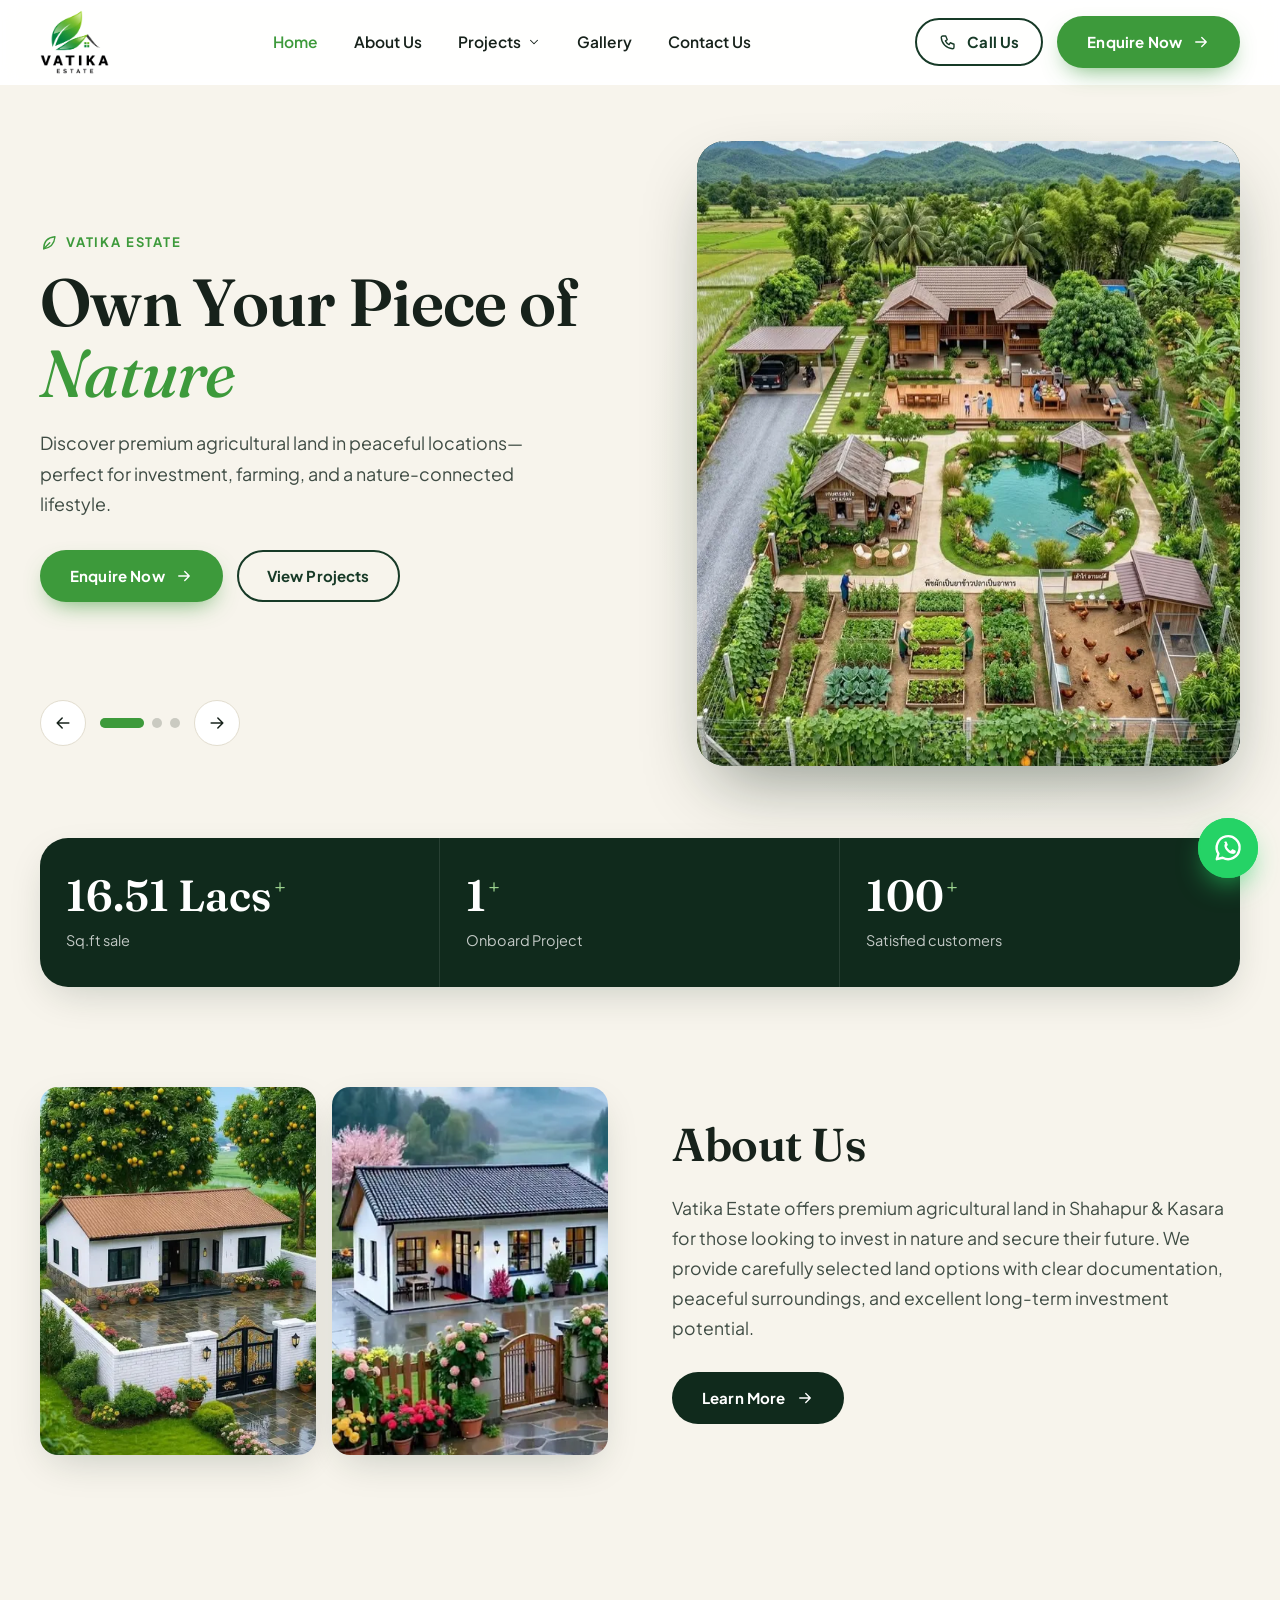
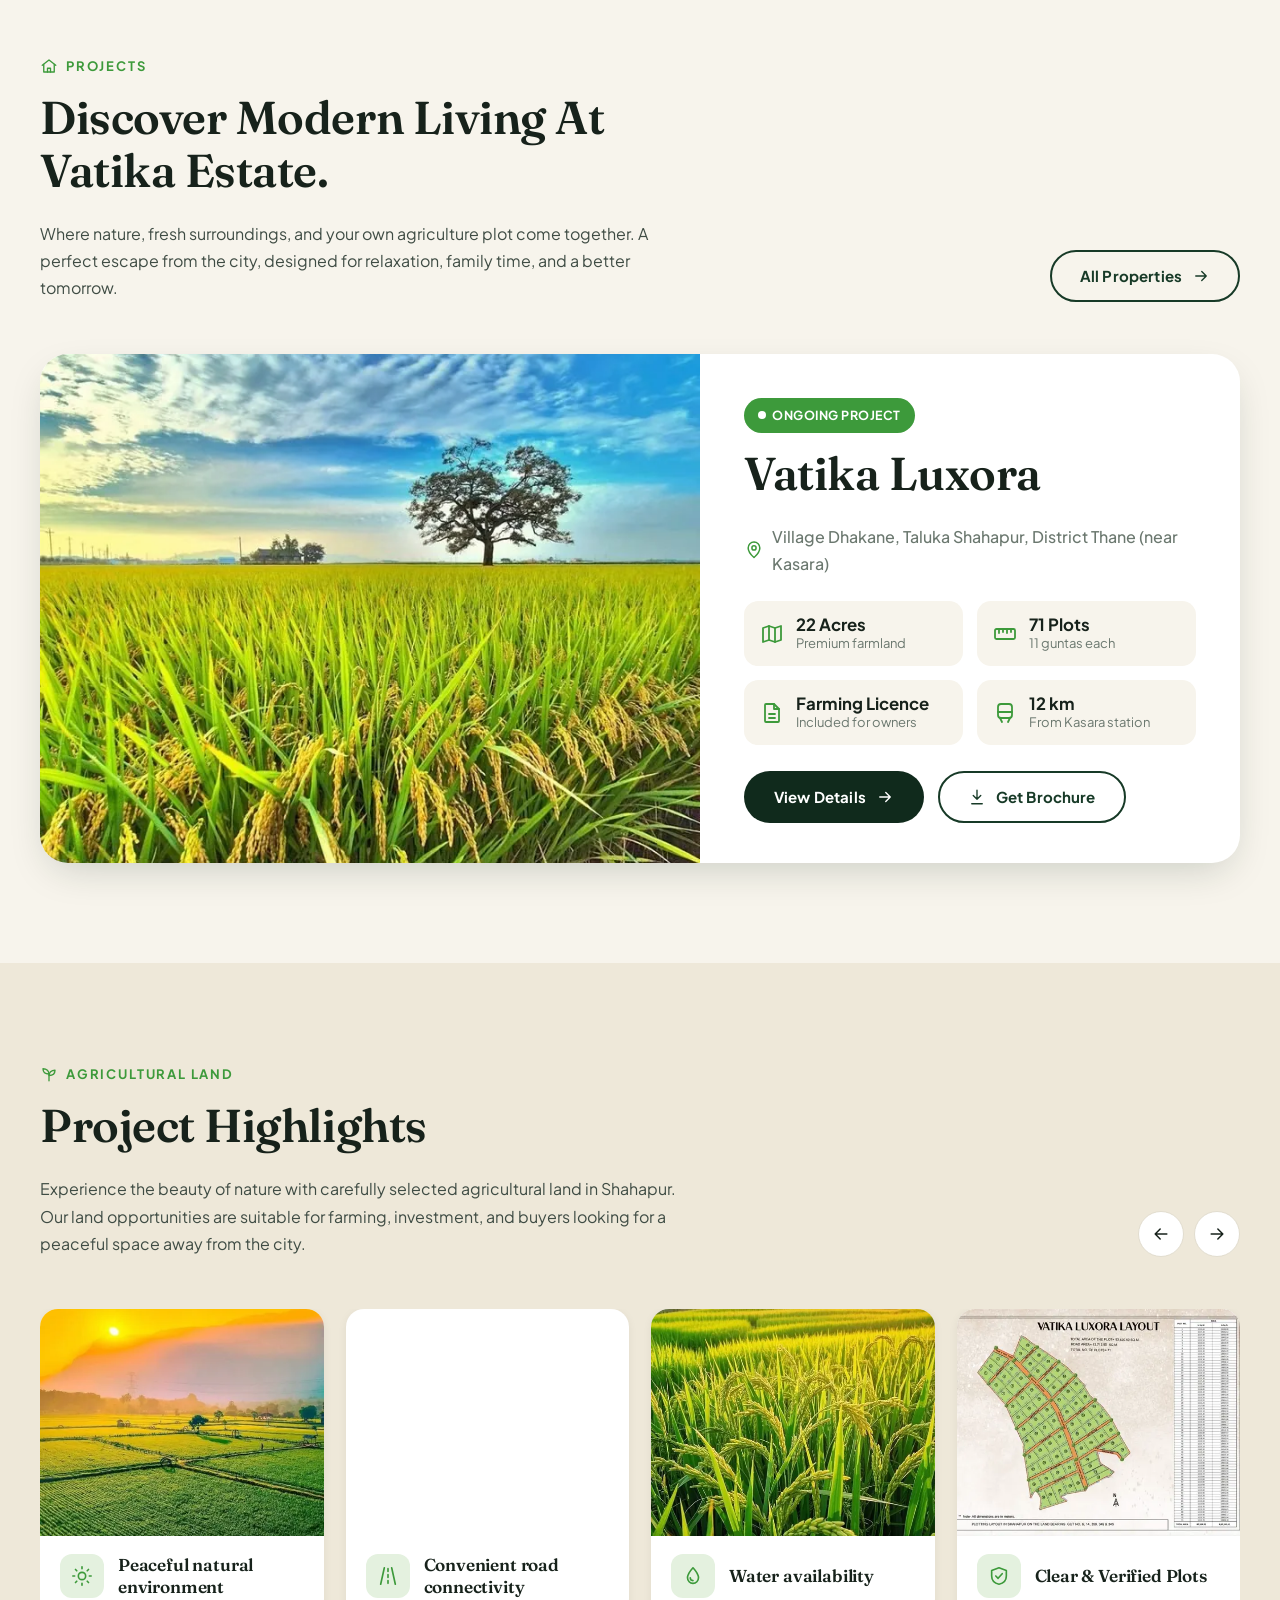
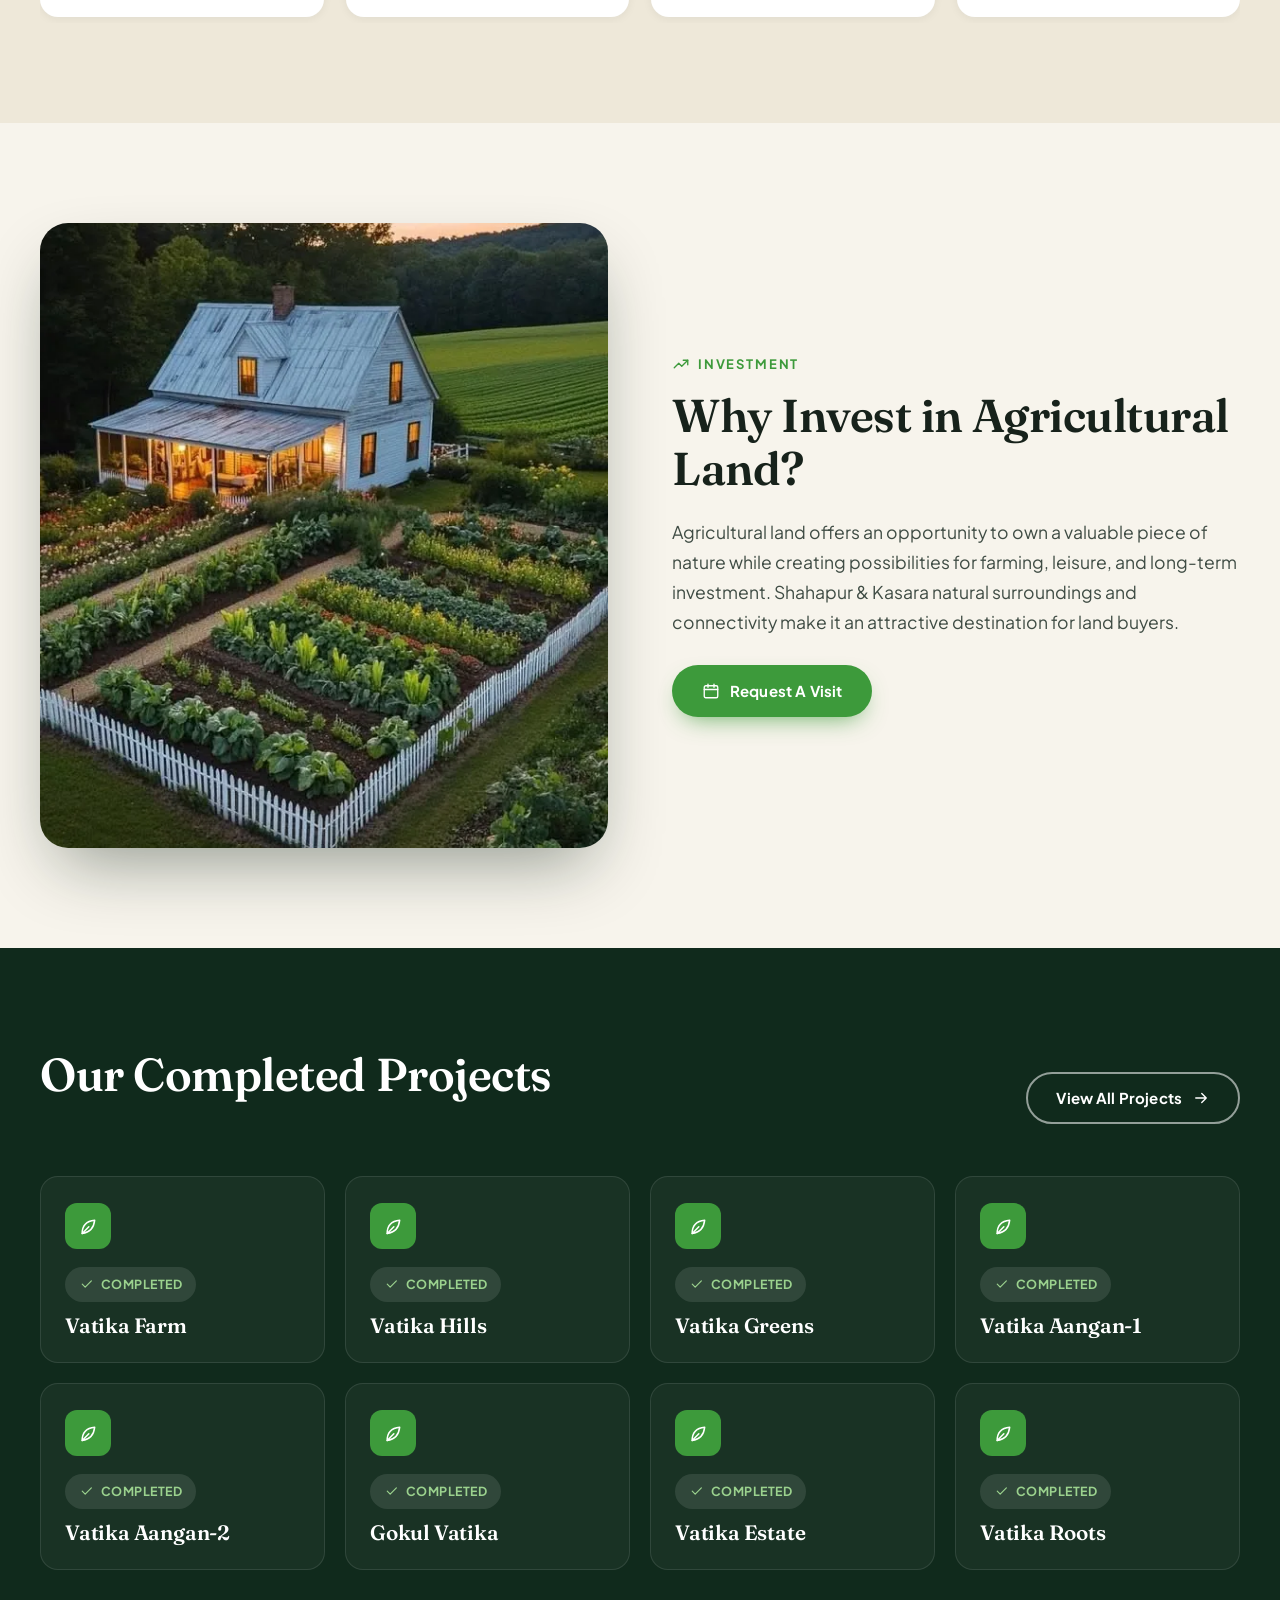
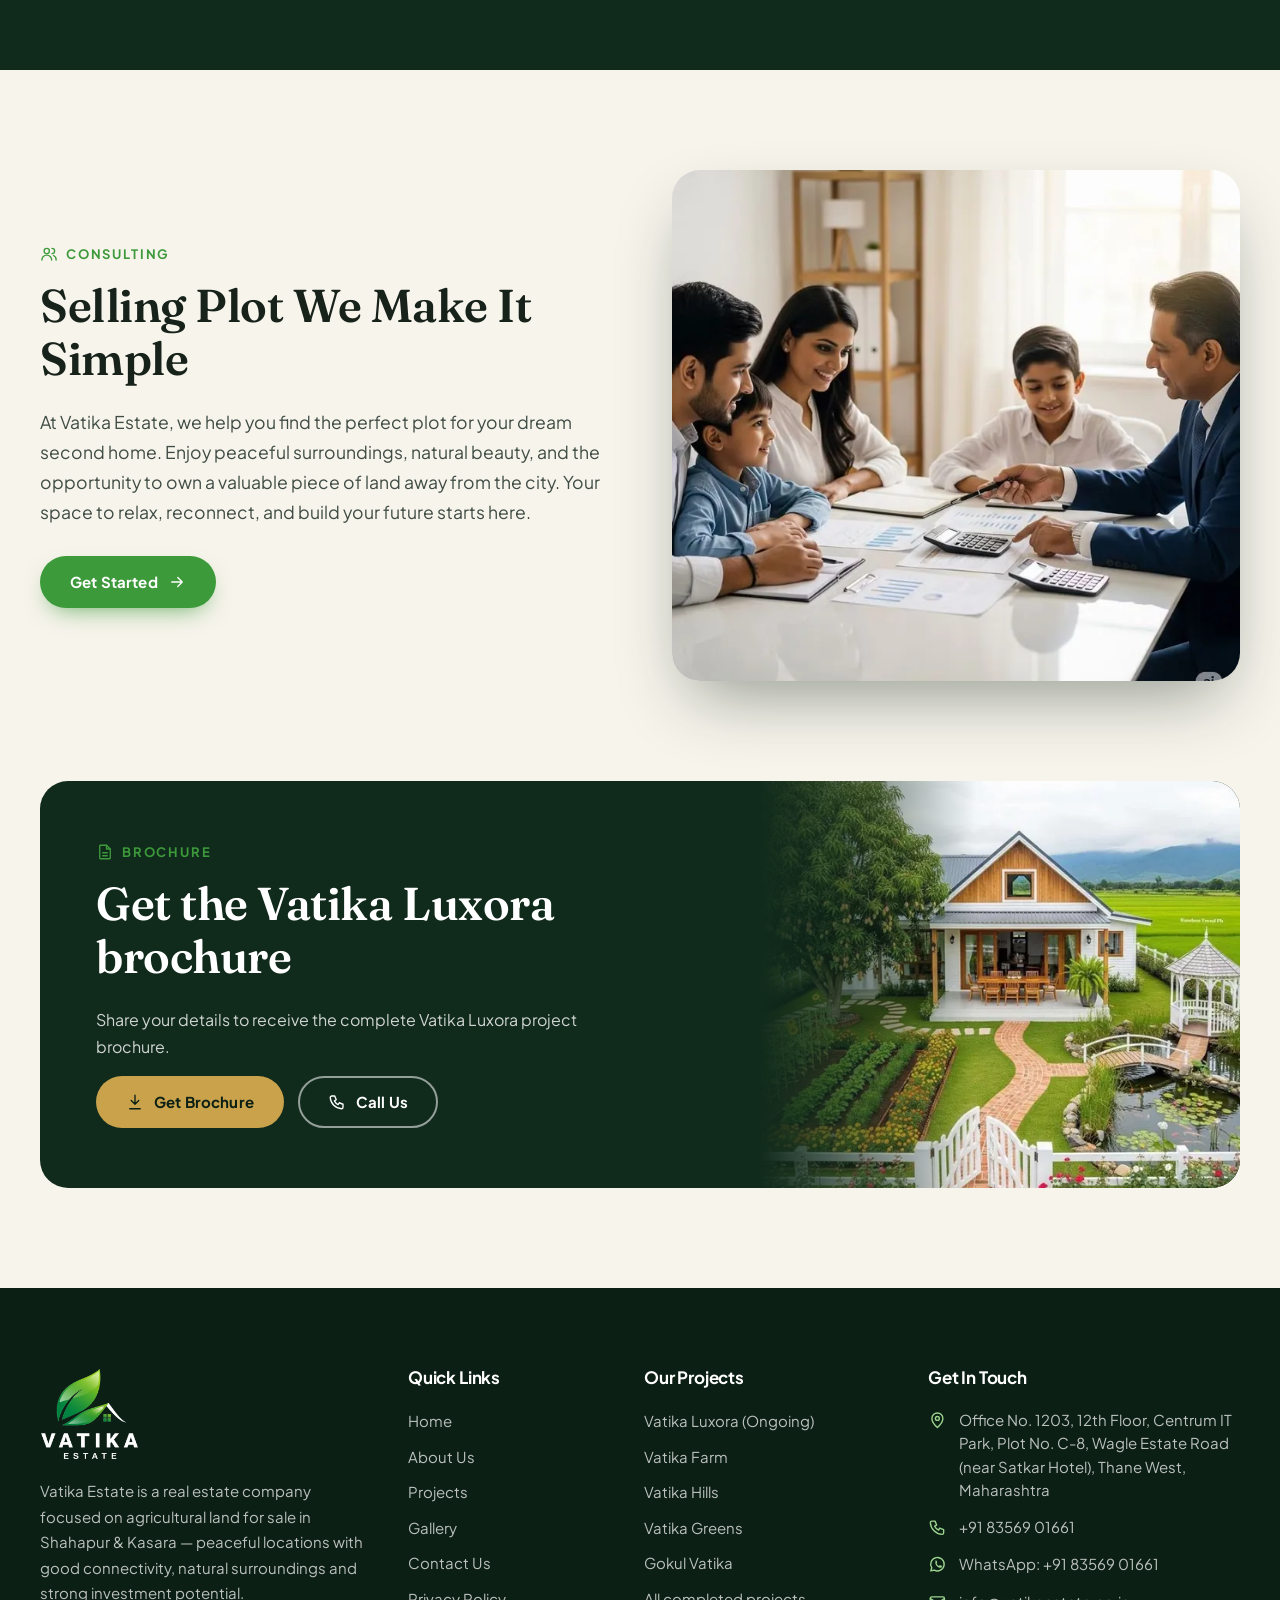
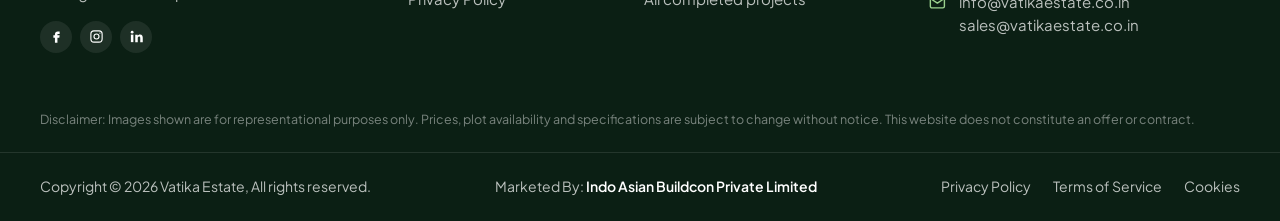
==== commit cf9f5706: "Mobile polish: compact popup, simpler menu, floating call/WhatsApp - Auto enquiry popup on phones is" ====
--- a/index.html
+++ b/index.html
@@ -27,7 +27,7 @@
 <link rel="preconnect" href="https://fonts.googleapis.com">
 <link rel="preconnect" href="https://fonts.gstatic.com" crossorigin>
 <link href="https://fonts.googleapis.com/css2?family=Fraunces:ital,opsz,wght@0,9..144,500;0,9..144,600;1,9..144,500&family=Plus+Jakarta+Sans:wght@400;500;600;700&display=swap" rel="stylesheet">
-<link rel="stylesheet" href="assets/css/style.css?v=d871ac9d">
+<link rel="stylesheet" href="assets/css/style.css?v=77413d4a">
 <link rel="preload" as="image" href="assets/img/aerial-view-farmhouse-plots-vatika.webp" imagesrcset="assets/img/aerial-view-farmhouse-plots-vatika-sm.webp 560w, assets/img/aerial-view-farmhouse-plots-vatika.webp 1200w" imagesizes="(max-width: 1024px) 100vw, 50vw">
 <script type="application/ld+json">{"@context": "https://schema.org", "@type": "RealEstateAgent", "name": "Vatika Estate", "url": "https://vatikaestate.co.in/", "logo": "https://vatikaestate.co.in/assets/img/favicon-512.png", "image": "https://vatikaestate.co.in/assets/img/vatika-estate-og-image.jpg", "description": "Premium agricultural land and farm plots for sale in Shahapur & Kasara, Maharashtra.", "telephone": "+918356901661", "email": "info@vatikaestate.co.in", "address": {"@type": "PostalAddress", "streetAddress": "Office No. 1203, 12th Floor, Centrum IT Park, Plot No. C-8, Wagle Estate Road", "addressLocality": "Thane West", "addressRegion": "Maharashtra", "addressCountry": "IN"}, "areaServed": ["Shahapur", "Kasara", "Thane", "Mumbai"], "sameAs": ["https://www.facebook.com/vatikaestate.co", "https://www.instagram.com/vatikaestate/", "https://in.linkedin.com/company/vatika-estate"]}</script>
 </head>
@@ -132,15 +132,8 @@
     <li><a href="gallery.html">Gallery</a></li>
     <li><a href="contact.html">Contact Us</a></li>
   </ul>
-  <div class="drawer__contact">
-    <h3>Get In Touch</h3>
-    <ul>
-      <li><svg class="icon" aria-hidden="true" focusable="false"><use href="#i-pin"></use></svg><span>Office No. 1203, 12th Floor, Centrum IT Park, Plot No. C-8, Wagle Estate Road (near Satkar Hotel), Thane West, Maharashtra</span></li>
-      <li><svg class="icon" aria-hidden="true" focusable="false"><use href="#i-phone"></use></svg><a href="tel:+918356901661">+91 83569 01661</a></li>
-      <li><svg class="icon" aria-hidden="true" focusable="false"><use href="#i-mail"></use></svg><a href="mailto:info@vatikaestate.co.in">info@vatikaestate.co.in</a></li>
-    </ul>
+  <div class="drawer__cta">
     <button class="btn btn--primary btn--block" type="button" data-enquire="enquiry">Enquire Now <svg class="icon icon--arrow" aria-hidden="true" focusable="false"><use href="#i-arrow"></use></svg></button>
-    <div class="social"><a href="https://www.facebook.com/vatikaestate.co" target="_blank" rel="noopener" aria-label="Vatika Estate on Facebook"><svg class="icon icon--fill" aria-hidden="true" focusable="false"><use href="#i-fb"></use></svg></a><a href="https://www.instagram.com/vatikaestate/" target="_blank" rel="noopener" aria-label="Vatika Estate on Instagram"><svg class="icon" aria-hidden="true" focusable="false"><use href="#i-ig"></use></svg></a><a href="https://in.linkedin.com/company/vatika-estate" target="_blank" rel="noopener" aria-label="Vatika Estate on LinkedIn"><svg class="icon icon--fill" aria-hidden="true" focusable="false"><use href="#i-li"></use></svg></a></div>
   </div>
 </div>
 <div class="drawer-overlay"></div>
@@ -455,13 +448,11 @@
   </div>
 </footer>
 
-<a class="float-wa" href="https://wa.me/918356901661?text=Hi%20Vatika%20Estate%2C%20I%27m%20interested%20in%20your%20agricultural%20land%20projects." target="_blank" rel="noopener" aria-label="Chat with us on WhatsApp"><svg class="icon" aria-hidden="true" focusable="false"><use href="#i-wa"></use></svg><span class="float-wa__tip">Chat on WhatsApp</span></a>
+<div class="float-actions">
+  <a class="float-btn float-call" href="tel:+918356901661" aria-label="Call Vatika Estate"><svg class="icon" aria-hidden="true" focusable="false"><use href="#i-phone"></use></svg></a>
+  <a class="float-btn float-wa" href="https://wa.me/918356901661?text=Hi%20Vatika%20Estate%2C%20I%27m%20interested%20in%20your%20agricultural%20land%20projects." target="_blank" rel="noopener" aria-label="Chat with us on WhatsApp"><svg class="icon" aria-hidden="true" focusable="false"><use href="#i-wa"></use></svg><span class="float-wa__tip">Chat on WhatsApp</span></a>
+</div>
 <button class="to-top" type="button" aria-label="Back to top"><svg class="icon" aria-hidden="true" focusable="false"><use href="#i-up"></use></svg></button>
-<nav class="mobile-bar" aria-label="Quick contact">
-  <a href="tel:+918356901661"><svg class="icon" aria-hidden="true" focusable="false"><use href="#i-phone"></use></svg> Call</a>
-  <a class="mobile-bar__wa" href="https://wa.me/918356901661?text=Hi%20Vatika%20Estate%2C%20I%27m%20interested%20in%20your%20agricultural%20land%20projects." target="_blank" rel="noopener"><svg class="icon" aria-hidden="true" focusable="false"><use href="#i-wa"></use></svg> WhatsApp</a>
-  <button class="mobile-bar__cta" type="button" data-enquire="enquiry">Enquire Now</button>
-</nav>
 
 <div class="lightbox" aria-hidden="true" role="dialog" aria-modal="true" aria-label="Image viewer">
   <span class="lightbox__count"></span>
@@ -505,12 +496,12 @@
       <div class="phone-input"><span>+91</span><input id="m-phone" name="phone" type="tel" inputmode="numeric" autocomplete="tel-national" placeholder="10-digit mobile" maxlength="14" required></div>
       <span class="field__error" role="alert"></span>
     </div>
-    <div class="field">
+    <div class="field optional-field">
       <label for="m-email">Email</label>
       <input id="m-email" name="email" type="email" autocomplete="email" placeholder="you@example.com">
       <span class="field__error" role="alert"></span>
     </div>
-    <div class="field full">
+    <div class="field full optional-field">
       <label for="m-project">Interested in</label>
       <select id="m-project" name="project">
         <option value="Vatika Luxora (Ongoing)">Vatika Luxora — Kasara (Ongoing)</option>
@@ -523,11 +514,11 @@
       <input id="m-date" name="preferred_date" type="date">
       <span class="field__error" role="alert"></span>
     </div>
-    <div class="field full">
+    <div class="field full optional-field">
       <label for="m-message">Message</label>
       <textarea id="m-message" name="message" rows="3" placeholder="Plot size, budget or any questions (optional)"></textarea>
     </div>
-    <label class="check full">
+    <label class="check full optional-field">
       <input type="checkbox" name="consent" required checked>
       <span>I agree to be contacted by Vatika Estate via call, SMS, email or WhatsApp. See our <a href="privacy-policy.html" target="_blank">Privacy Policy</a>.</span>
     </label>
@@ -535,6 +526,7 @@
   <button class="btn btn--primary btn--block" type="submit" style="margin-top:18px"><span class="btn__label">Submit Enquiry</span></button>
   <div class="form-alert form-alert--error" role="alert"></div>
   <p class="form-note"><svg class="icon" aria-hidden="true" focusable="false"><use href="#i-shield"></use></svg> Your details are safe with us. No spam.</p>
+  <p class="consent-mini">By submitting, you agree to be contacted as per our <a href="privacy-policy.html" target="_blank">Privacy Policy</a>.</p>
 </form>
 <div class="form-success" role="status" aria-live="polite">
   <div class="form-success__icon"><svg class="icon" aria-hidden="true" focusable="false"><use href="#i-check"></use></svg></div>
@@ -548,6 +540,6 @@
     </div>
   </div>
 </div>
-<script src="assets/js/main.js?v=826b9b7b" defer></script>
+<script src="assets/js/main.js?v=c8423a8b" defer></script>
 </body>
 </html>
--- a/assets/css/style.css
+++ b/assets/css/style.css
@@ -192,6 +192,7 @@
 .menu-toggle .icon { width: 24px; height: 24px; }
 
 /* ---------- Mobile drawer ---------- */
+.drawer__cta { margin-top: auto; padding: 20px; border-top: 1px solid var(--line); }
 .drawer-overlay { position: fixed; inset: 0; background: rgba(11,31,20,.55); z-index: 200; opacity: 0; visibility: hidden; transition: opacity .3s, visibility .3s; }
 .drawer {
   position: fixed; top: 0; right: 0; bottom: 0; width: min(380px, 88vw); z-index: 201;
@@ -215,13 +216,6 @@
 .drawer__sub.is-open > div { padding-bottom: 14px; }
 .drawer__sub p { font-size: 12px; font-weight: 700; letter-spacing: .12em; text-transform: uppercase; color: var(--muted); margin: 8px 0 4px; }
 .drawer__sub a { display: block; padding: 7px 0; color: var(--body); font-size: 15px; }
-.drawer__contact { margin-top: auto; padding: 22px 20px 28px; background: var(--cream); }
-.drawer__contact h3 { font-size: 1.15rem; margin-bottom: 14px; }
-.drawer__contact li { display: flex; gap: 12px; margin-bottom: 12px; font-size: 14.5px; line-height: 1.5; }
-.drawer__contact .icon { color: var(--leaf); margin-top: 2px; }
-.drawer__contact .btn { margin-top: 8px; }
-.drawer__contact .social { margin-top: 16px; }
-.drawer__contact .social a { background: var(--green-900); }
 
 /* ---------- Hero ---------- */
 .hero { position: relative; padding: 56px 0 72px; background: var(--cream); overflow: hidden; }
@@ -526,6 +520,8 @@
 .check.has-error { color: #c0392b; }
 .hp { position: absolute !important; left: -9999px !important; width: 1px; height: 1px; overflow: hidden; }
 .form-note { font-size: 13px; color: var(--muted); display: flex; align-items: center; gap: 8px; margin: 12px 0 0; justify-content: center; }
+.consent-mini { display: none; font-size: 12.5px; line-height: 1.45; color: var(--muted); text-align: center; margin: 10px 0 0; }
+.consent-mini a { color: var(--green-700); text-decoration: underline; }
 .form-note .icon { color: var(--leaf); width: 16px; height: 16px; }
 .form-alert { display: none; padding: 14px 16px; border-radius: 12px; font-size: 14.5px; line-height: 1.5; margin-top: 14px; }
 .form-alert.is-visible { display: block; }
@@ -572,11 +568,13 @@
 .modal[data-mode="visit"] [data-visit-only] { display: flex; }
 
 /* ---------- Floating actions ---------- */
-.float-wa {
-  position: fixed; right: 22px; bottom: 22px; z-index: 150; width: 60px; height: 60px; border-radius: 50%;
-  background: var(--wa); color: #fff; display: grid; place-items: center; box-shadow: 0 12px 28px -8px rgba(37,211,102,.75);
-  transition: transform .25s var(--ease);
-}
+.float-actions { position: fixed; right: 22px; bottom: 22px; z-index: 150; display: flex; flex-direction: column; align-items: center; gap: 12px; }
+.float-btn { position: relative; width: 60px; height: 60px; border-radius: 50%; display: grid; place-items: center; color: #fff; transition: transform .25s var(--ease), box-shadow .25s var(--ease); }
+.float-btn:hover { color: #fff; }
+.float-wa { background: var(--wa); box-shadow: 0 12px 28px -8px rgba(37,211,102,.75); }
+.float-call { display: none; background: #fff; color: var(--green-800); border: 1px solid var(--line); box-shadow: 0 10px 24px -8px rgba(16,42,28,.45); }
+.float-call:hover { color: var(--leaf); }
+.float-call .icon { width: 24px; height: 24px; }
 .float-wa::before { content: ""; position: absolute; inset: 0; border-radius: 50%; border: 2px solid var(--wa); animation: ring 2.2s infinite; }
 .float-wa:hover { transform: scale(1.08); color: #fff; }
 .float-wa .icon { width: 32px; height: 32px; }
@@ -586,7 +584,6 @@
 .to-top { position: fixed; right: 30px; bottom: 96px; z-index: 149; width: 44px; height: 44px; border-radius: 50%; border: 0; background: var(--green-900); color: #fff; display: grid; place-items: center; opacity: 0; visibility: hidden; transform: translateY(10px); transition: all .3s; }
 .to-top.is-visible { opacity: 1; visibility: visible; transform: none; }
 .to-top:hover { background: var(--leaf); }
-.mobile-bar { display: none; }
 
 /* ---------- Footer ---------- */
 .site-footer { background: var(--green-950); color: rgba(255,255,255,.72); padding-top: 80px; font-size: 15px; }
@@ -674,7 +671,7 @@
 
 @media (max-width: 680px) {
   :root { --gutter: 16px; --header-h: 72px; }
-  body { font-size: 15.5px; padding-bottom: 64px; }
+  body { font-size: 15.5px; }
   .section { padding: 68px 0; }
   .section--tight { padding: 52px 0; }
   .section-head { margin-bottom: 34px; }
@@ -704,10 +701,21 @@
   .mv-card__img { min-height: 220px; }
   .form-card { padding: 28px 20px; }
   .form-grid { grid-template-columns: 1fr; }
-  .modal { padding: 0; align-items: flex-end; }
-  .modal__dialog { max-height: 94vh; border-radius: 24px 24px 0 0; transform: translateY(100%); }
-  .modal__main { padding: 30px 20px 24px; }
-  .modal__main h2 { font-size: 1.5rem; }
+  /* Compact enquiry card on phones: name + mobile only */
+  .modal { padding: 16px; align-items: center; }
+  .modal__dialog { max-width: 360px; max-height: calc(100vh - 32px); border-radius: 22px; transform: translateY(18px) scale(.97); }
+  .modal__main { padding: 26px 20px 20px; }
+  .modal__main h2 { font-size: 1.4rem; margin-bottom: 4px; }
+  .modal__main > p { font-size: 14px; margin-bottom: 16px; }
+  .modal__close { top: 12px; right: 12px; width: 38px; height: 38px; }
+  .modal .optional-field, .modal .form-note { display: none !important; }
+  .modal .consent-mini { display: block; }
+  .modal .field:not([data-visit-only]) label { position: absolute; width: 1px; height: 1px; overflow: hidden; clip: rect(0 0 0 0); white-space: nowrap; }
+  .modal .form-grid { gap: 10px; }
+  .modal .field input { padding: 12px 14px; }
+  .modal .lead-form .btn[type="submit"] { margin-top: 14px !important; }
+  .modal .form-success h3 { font-size: 1.35rem; }
+  .modal .form-success__icon { width: 60px; height: 60px; margin-bottom: 12px; }
   .mini-gallery { grid-template-columns: repeat(2, 1fr); }
   .legal { padding: 34px 22px; }
   .gallery { columns: 2 140px; column-gap: 12px; }
@@ -719,15 +727,15 @@
   .footer-grid { grid-template-columns: 1fr; gap: 34px; }
   .footer-bottom .container { flex-direction: column; align-items: flex-start; }
   .map iframe { height: 320px; }
-  .float-wa, .to-top { display: none; }
-  .mobile-bar {
-    display: grid; grid-template-columns: 1fr 1fr 1.3fr; position: fixed; left: 0; right: 0; bottom: 0; z-index: 150;
-    background: #fff; border-top: 1px solid var(--line); box-shadow: 0 -8px 24px -12px rgba(16,42,28,.3);
-  }
-  .mobile-bar a, .mobile-bar button { display: flex; align-items: center; justify-content: center; gap: 8px; height: 64px; font-weight: 700; font-size: 14.5px; border: 0; background: none; color: var(--ink); }
-  .mobile-bar .icon { width: 20px; height: 20px; }
-  .mobile-bar__wa { color: #128c4b !important; }
-  .mobile-bar__cta { background: var(--leaf) !important; color: #fff !important; }
+  /* Floating Call + WhatsApp, stacked bottom-right */
+  .to-top, .float-wa__tip { display: none; }
+  .float-actions { right: 16px; bottom: 16px; gap: 10px; }
+  .float-btn { width: 52px; height: 52px; }
+  .float-wa .icon { width: 28px; height: 28px; }
+  .float-call { display: grid; }
+  .float-call .icon { width: 22px; height: 22px; }
+  /* keep footer text clear of the floating buttons */
+  .footer-bottom .container { padding-right: 84px; }
 }
 
 .specs--4 { grid-template-columns: repeat(4, 1fr); margin-bottom: 40px; }
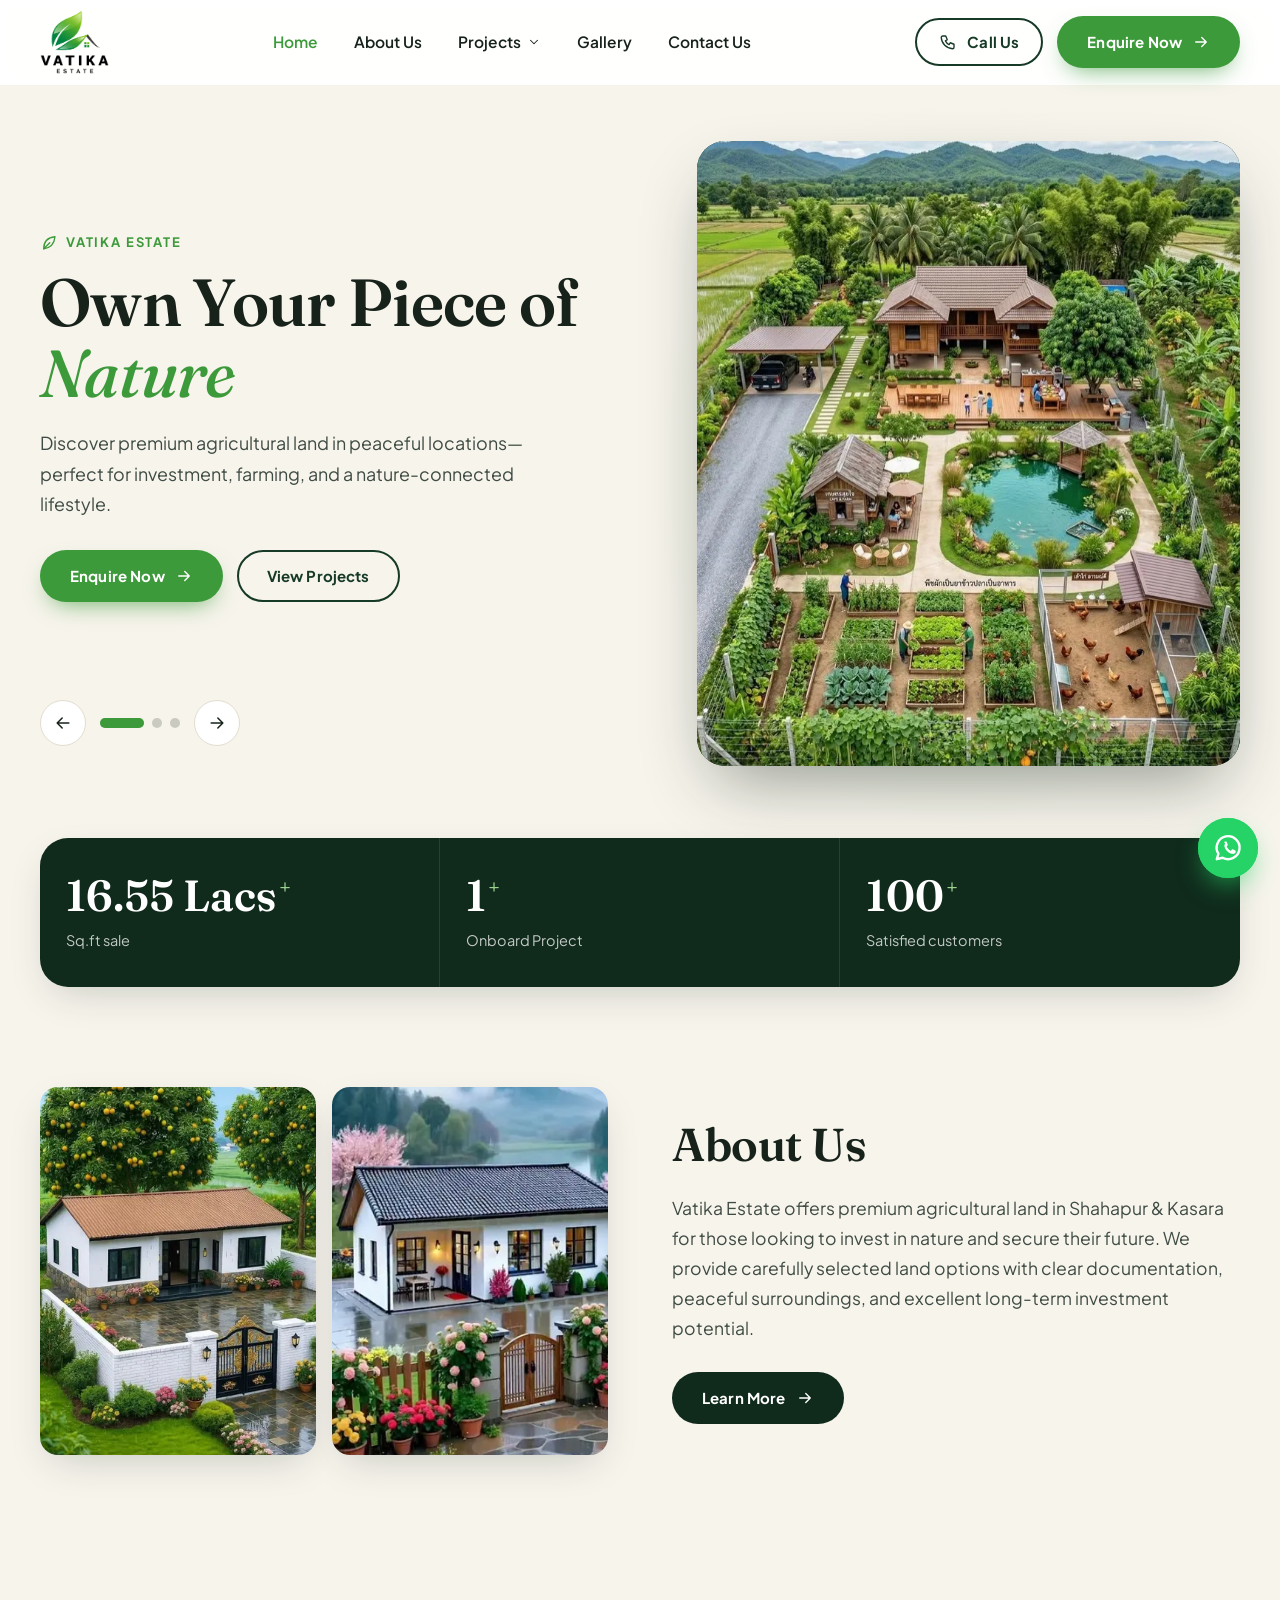
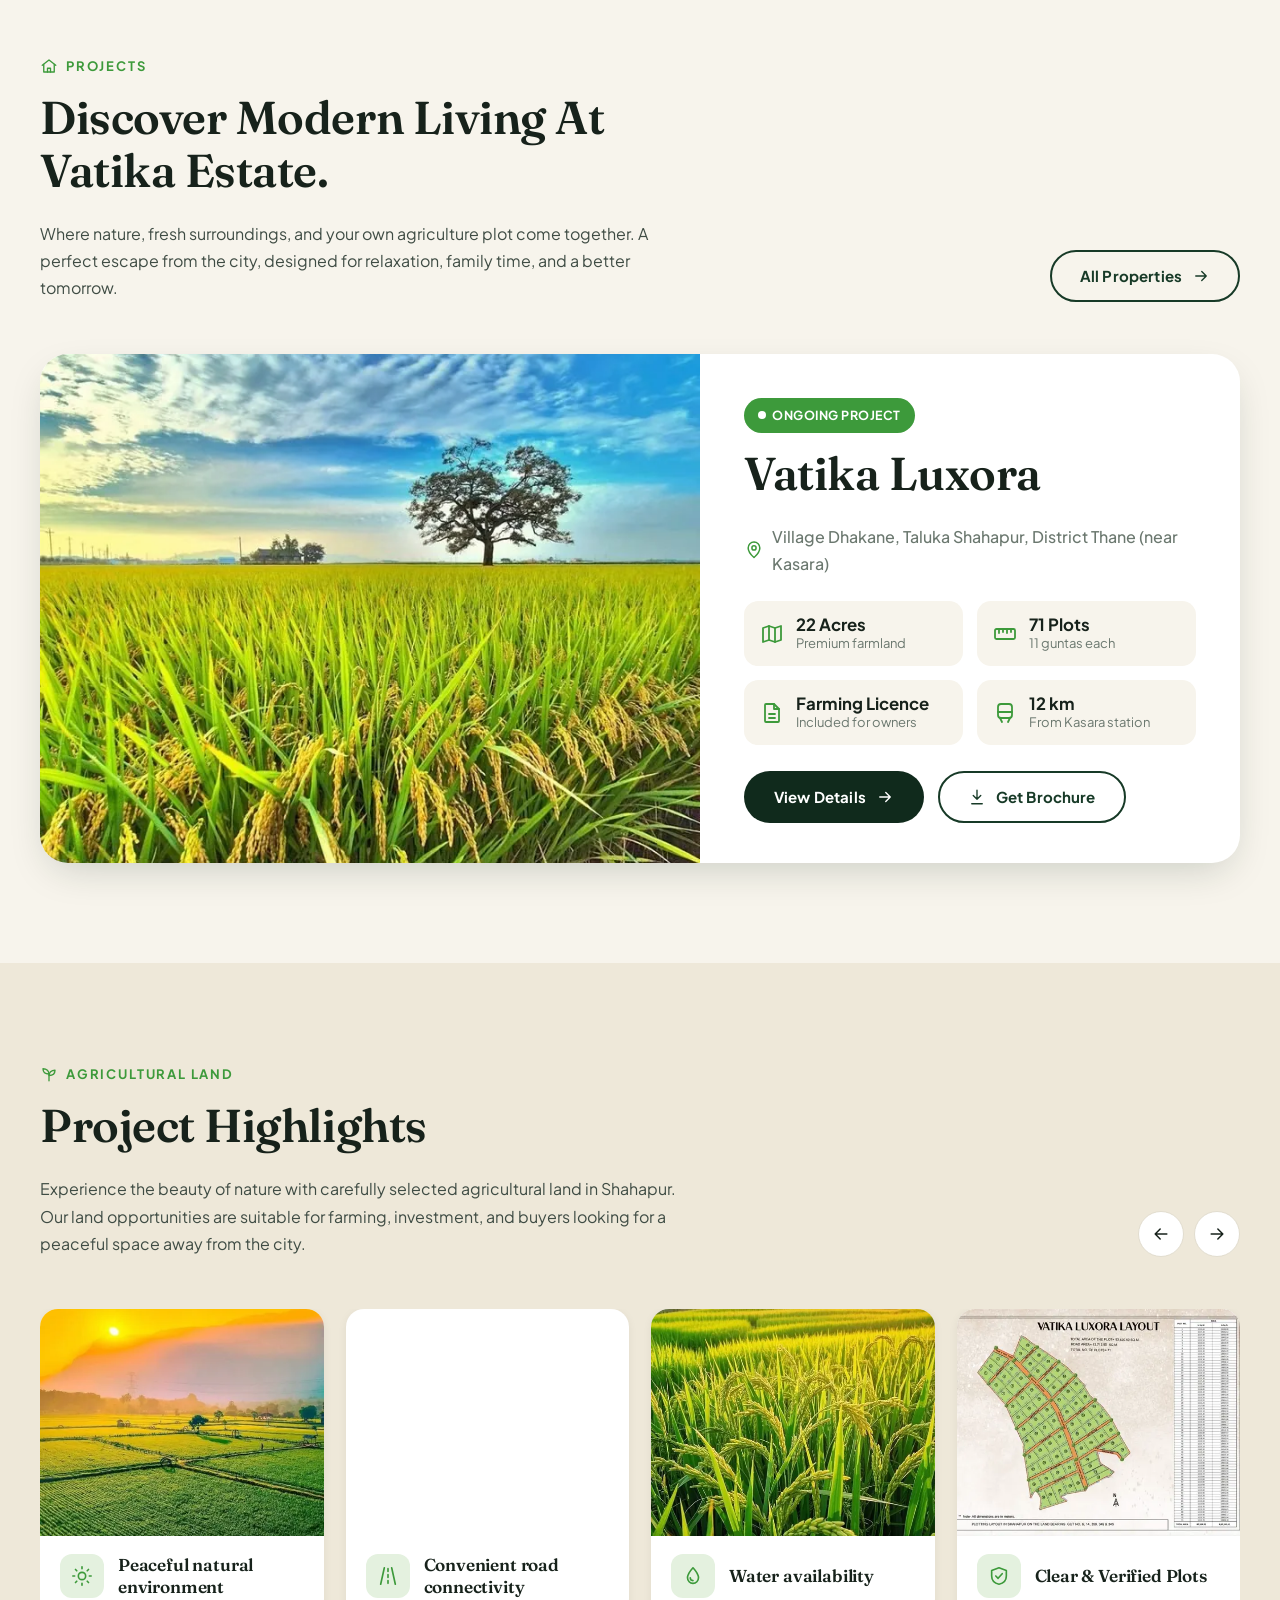
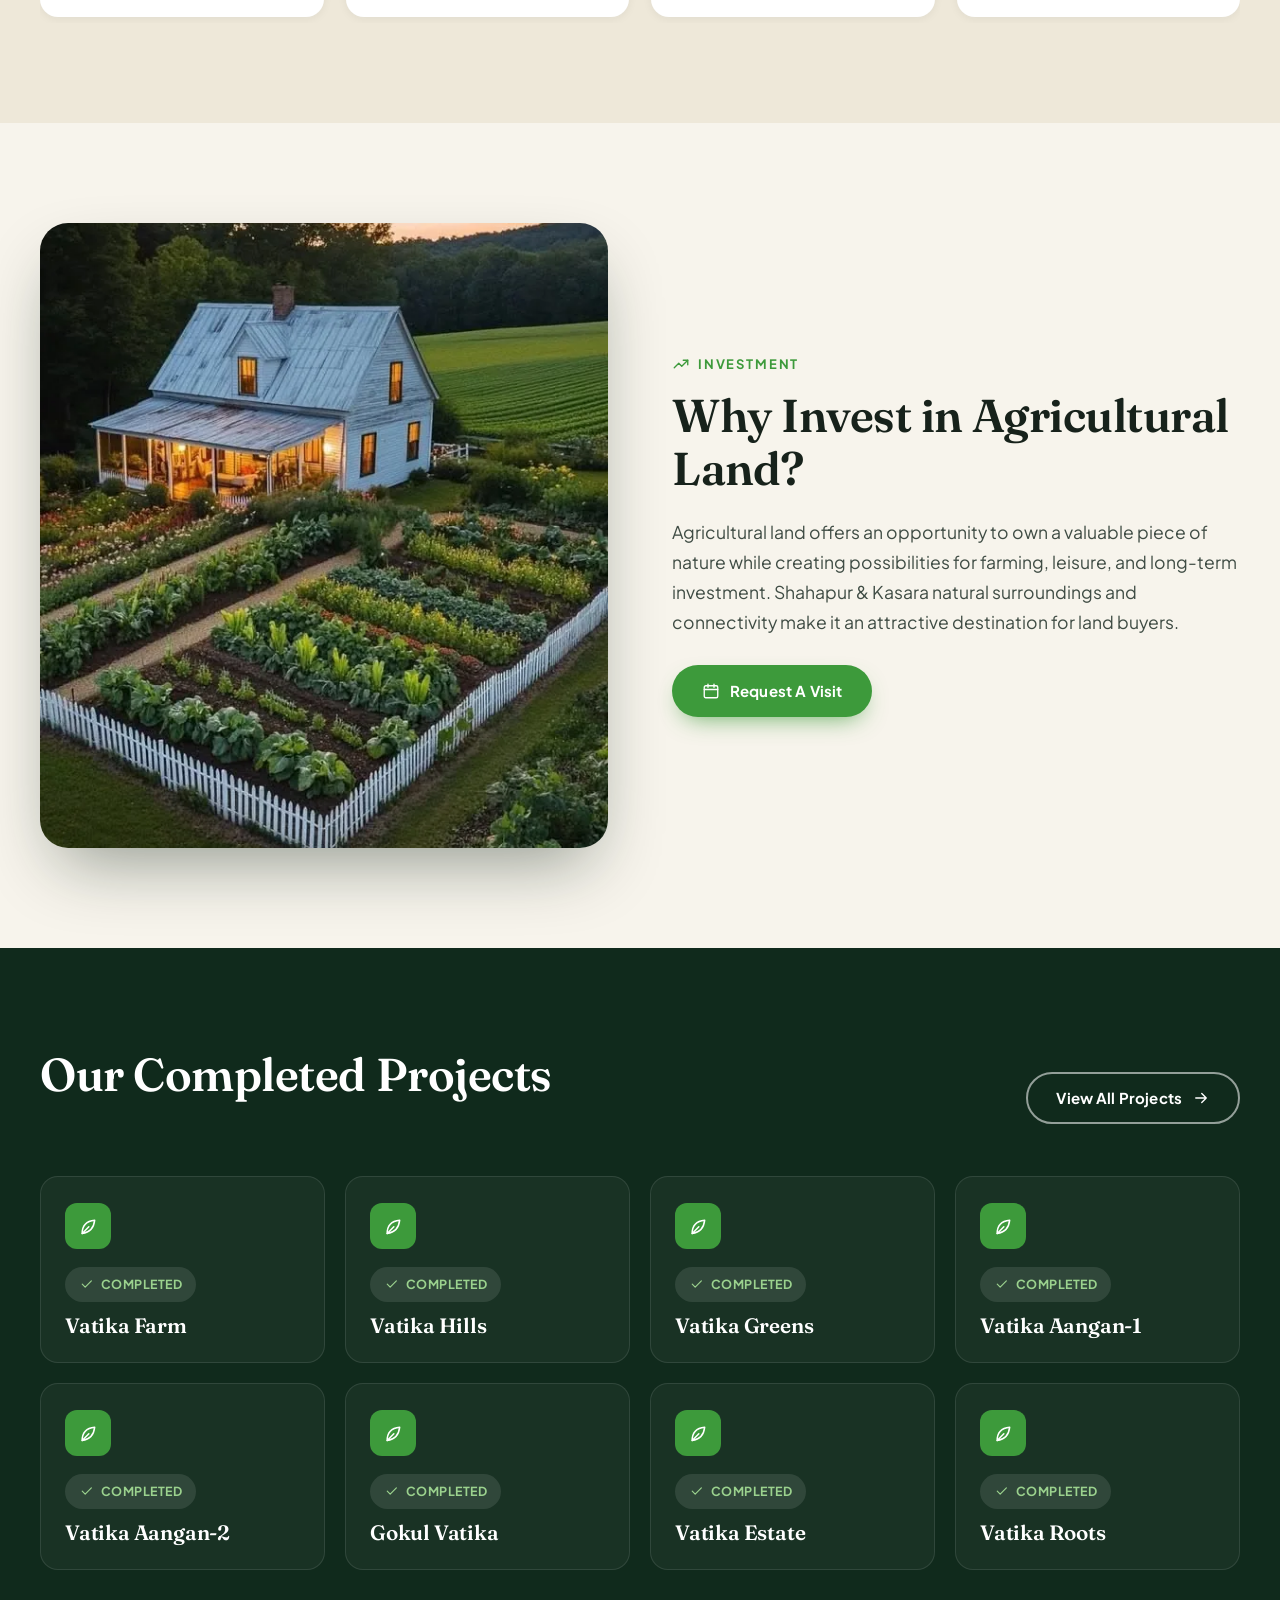
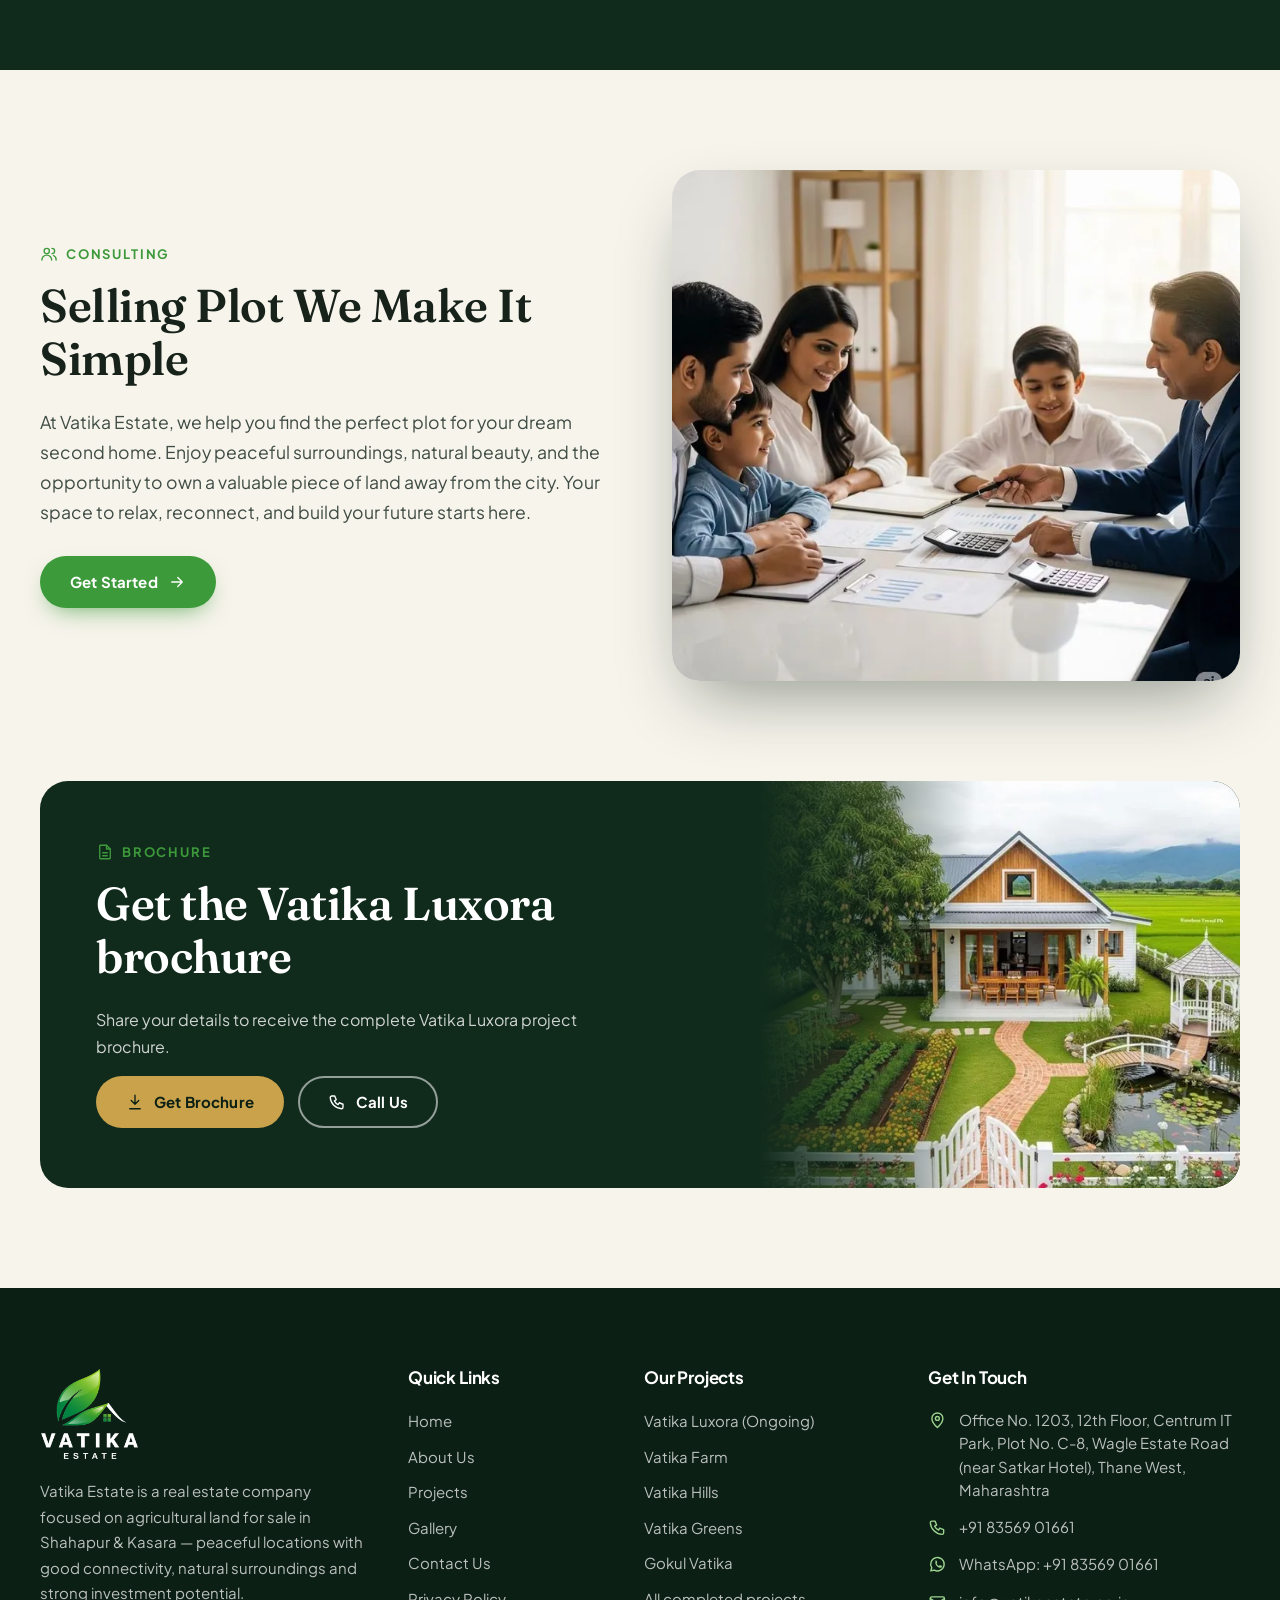
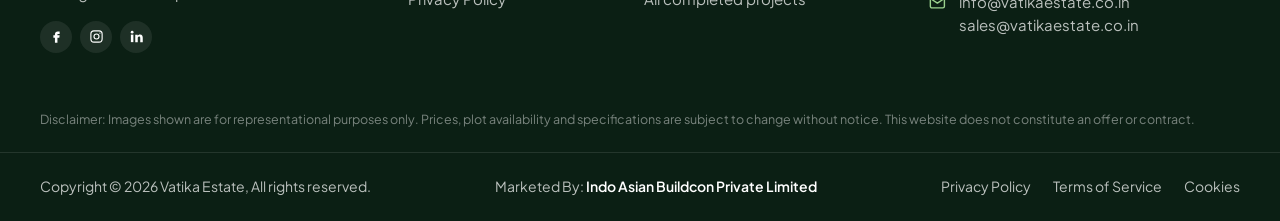
==== commit 58508753: "Justify paragraph text on mobile Body paragraphs and list text are justified on phones for clean edg" ====
--- a/index.html
+++ b/index.html
@@ -27,7 +27,7 @@
 <link rel="preconnect" href="https://fonts.googleapis.com">
 <link rel="preconnect" href="https://fonts.gstatic.com" crossorigin>
 <link href="https://fonts.googleapis.com/css2?family=Fraunces:ital,opsz,wght@0,9..144,500;0,9..144,600;1,9..144,500&family=Plus+Jakarta+Sans:wght@400;500;600;700&display=swap" rel="stylesheet">
-<link rel="stylesheet" href="assets/css/style.css?v=77413d4a">
+<link rel="stylesheet" href="assets/css/style.css?v=aa28a1b3">
 <link rel="preload" as="image" href="assets/img/aerial-view-farmhouse-plots-vatika.webp" imagesrcset="assets/img/aerial-view-farmhouse-plots-vatika-sm.webp 560w, assets/img/aerial-view-farmhouse-plots-vatika.webp 1200w" imagesizes="(max-width: 1024px) 100vw, 50vw">
 <script type="application/ld+json">{"@context": "https://schema.org", "@type": "RealEstateAgent", "name": "Vatika Estate", "url": "https://vatikaestate.co.in/", "logo": "https://vatikaestate.co.in/assets/img/favicon-512.png", "image": "https://vatikaestate.co.in/assets/img/vatika-estate-og-image.jpg", "description": "Premium agricultural land and farm plots for sale in Shahapur & Kasara, Maharashtra.", "telephone": "+918356901661", "email": "info@vatikaestate.co.in", "address": {"@type": "PostalAddress", "streetAddress": "Office No. 1203, 12th Floor, Centrum IT Park, Plot No. C-8, Wagle Estate Road", "addressLocality": "Thane West", "addressRegion": "Maharashtra", "addressCountry": "IN"}, "areaServed": ["Shahapur", "Kasara", "Thane", "Mumbai"], "sameAs": ["https://www.facebook.com/vatikaestate.co", "https://www.instagram.com/vatikaestate/", "https://in.linkedin.com/company/vatika-estate"]}</script>
 </head>
--- a/assets/css/style.css
+++ b/assets/css/style.css
@@ -727,6 +727,12 @@
   .footer-grid { grid-template-columns: 1fr; gap: 34px; }
   .footer-bottom .container { flex-direction: column; align-items: flex-start; }
   .map iframe { height: 320px; }
+  /* Justified body text on phones (clean left and right edges) */
+  main p, main li, .footer-brand p, .footer-disclaimer {
+    text-align: justify; text-justify: inter-word; -webkit-hyphens: manual; hyphens: manual; word-spacing: -0.02em;
+  }
+  .section-head--center p, .form-success p, .form-note, .consent-mini, .notfound p { text-align: center; }
+  .checklist li, .footer-bottom p { text-align: left; }
   /* Floating Call + WhatsApp, stacked bottom-right */
   .to-top, .float-wa__tip { display: none; }
   .float-actions { right: 16px; bottom: 16px; gap: 10px; }
